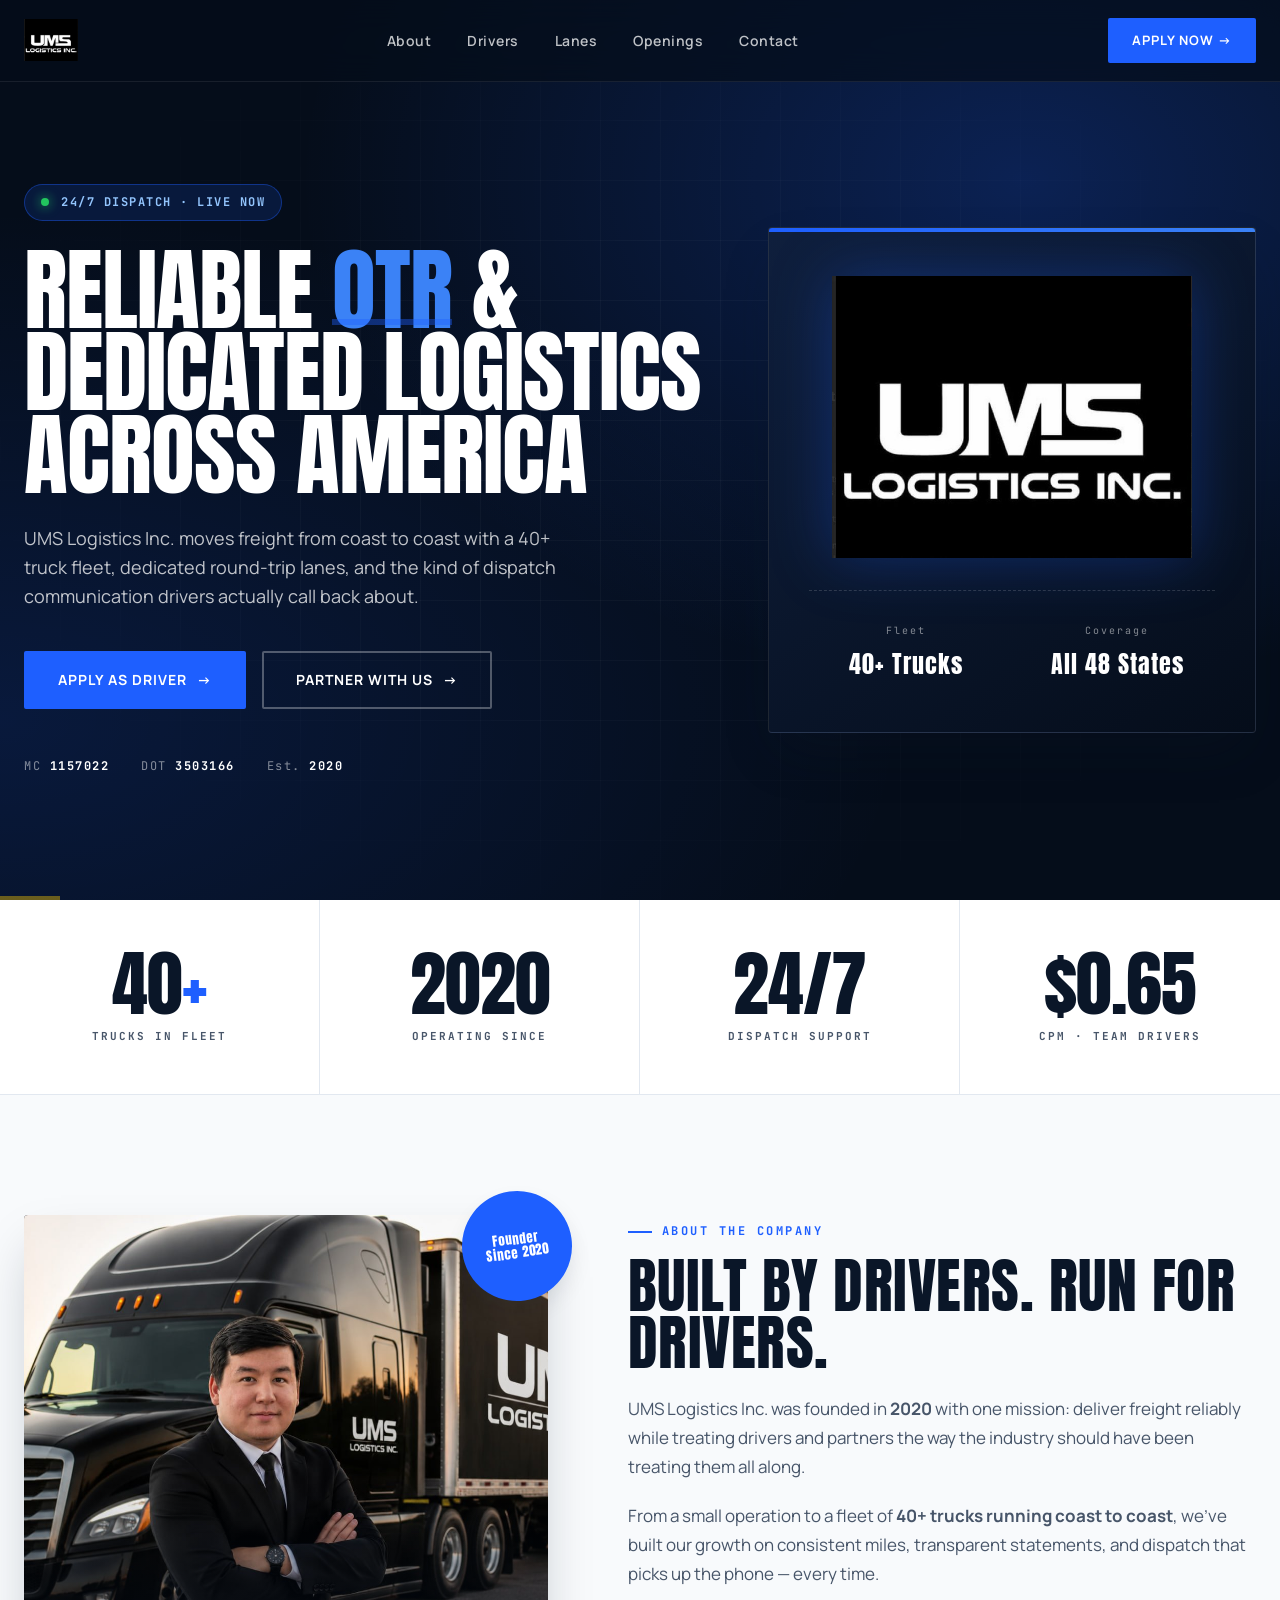
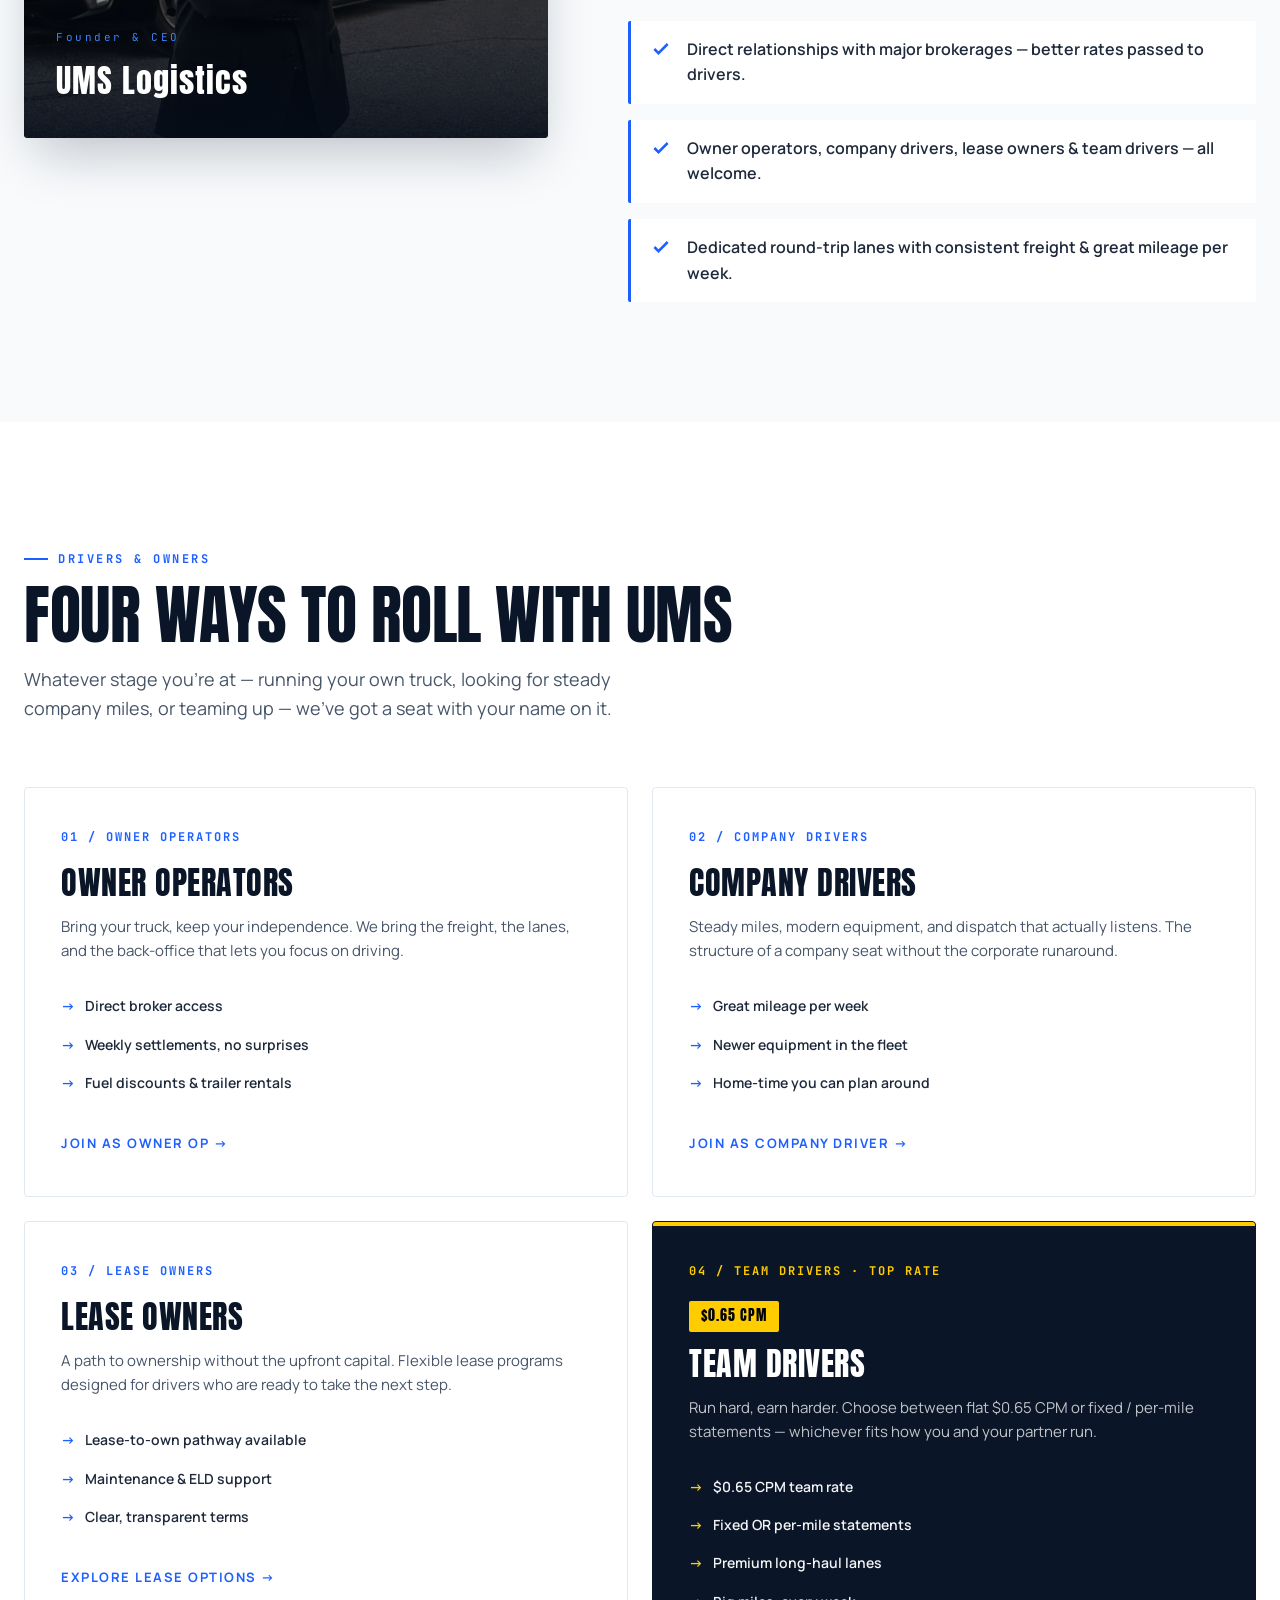
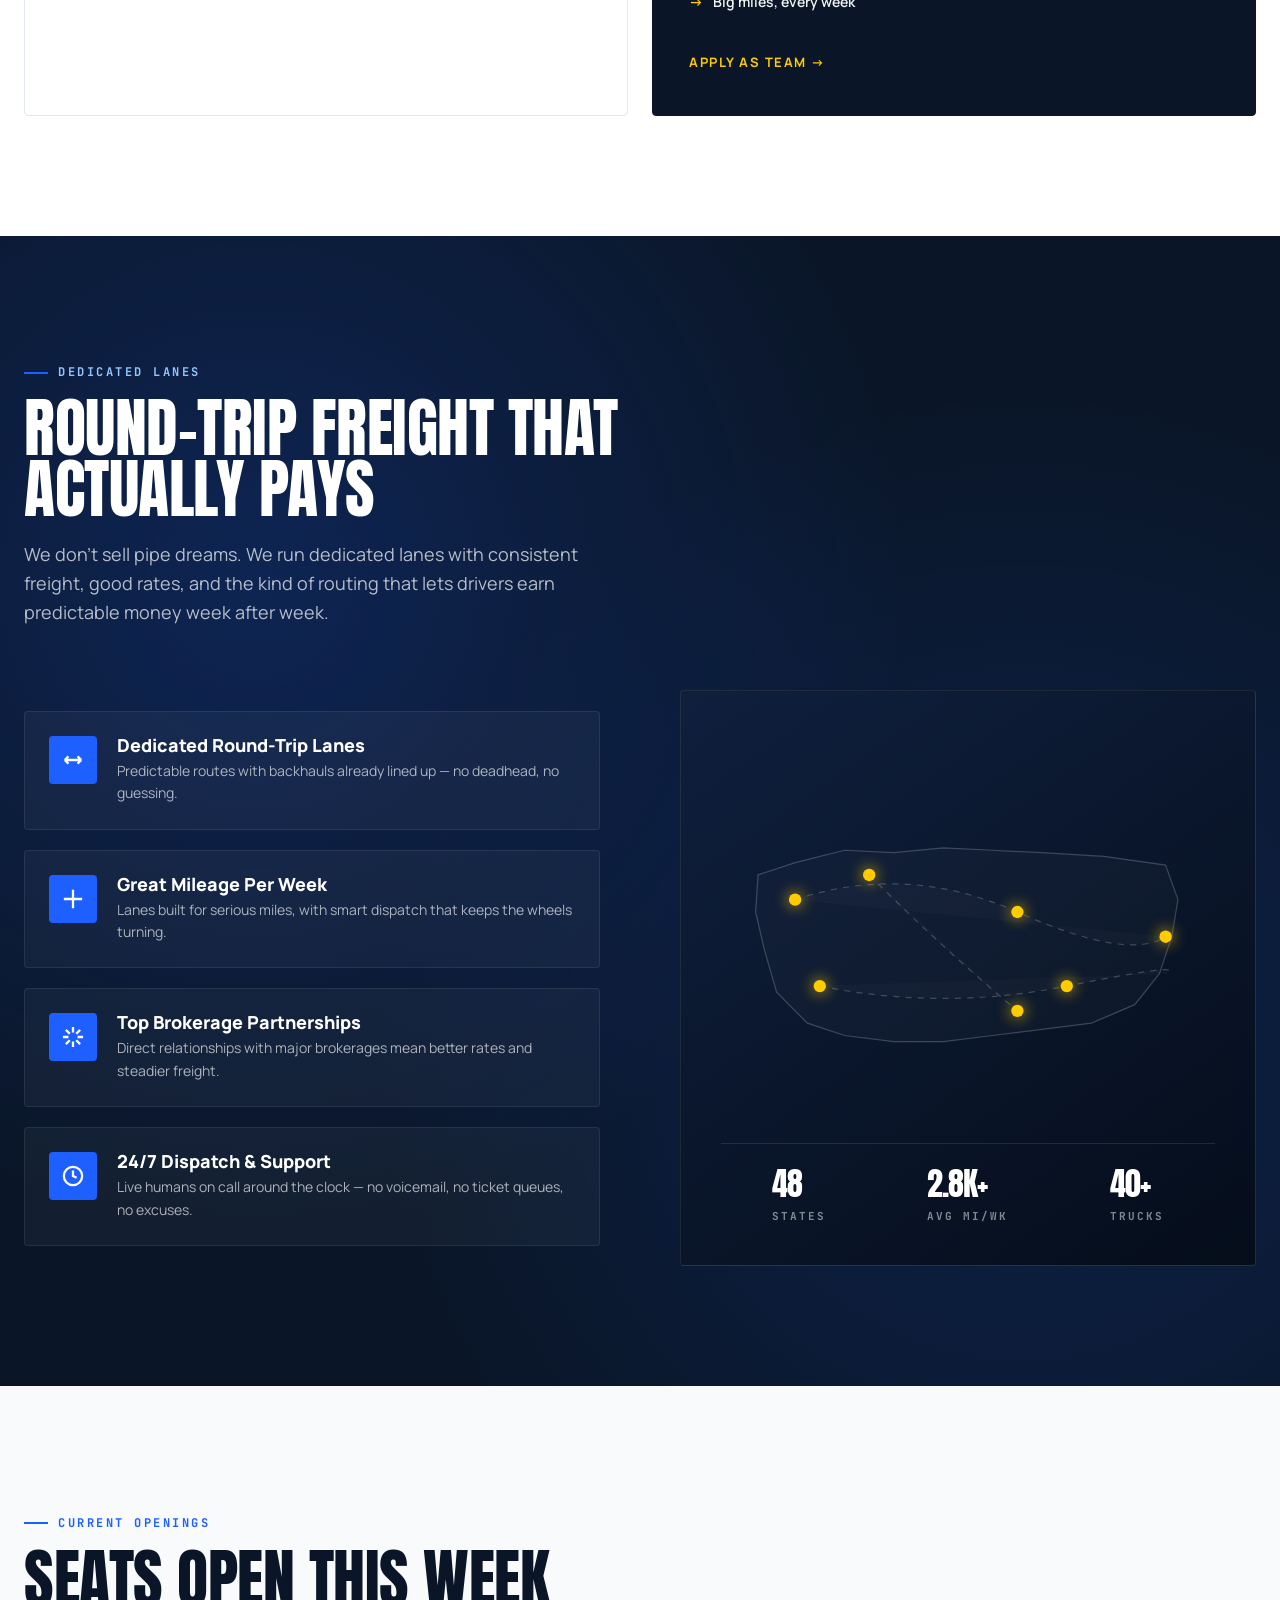
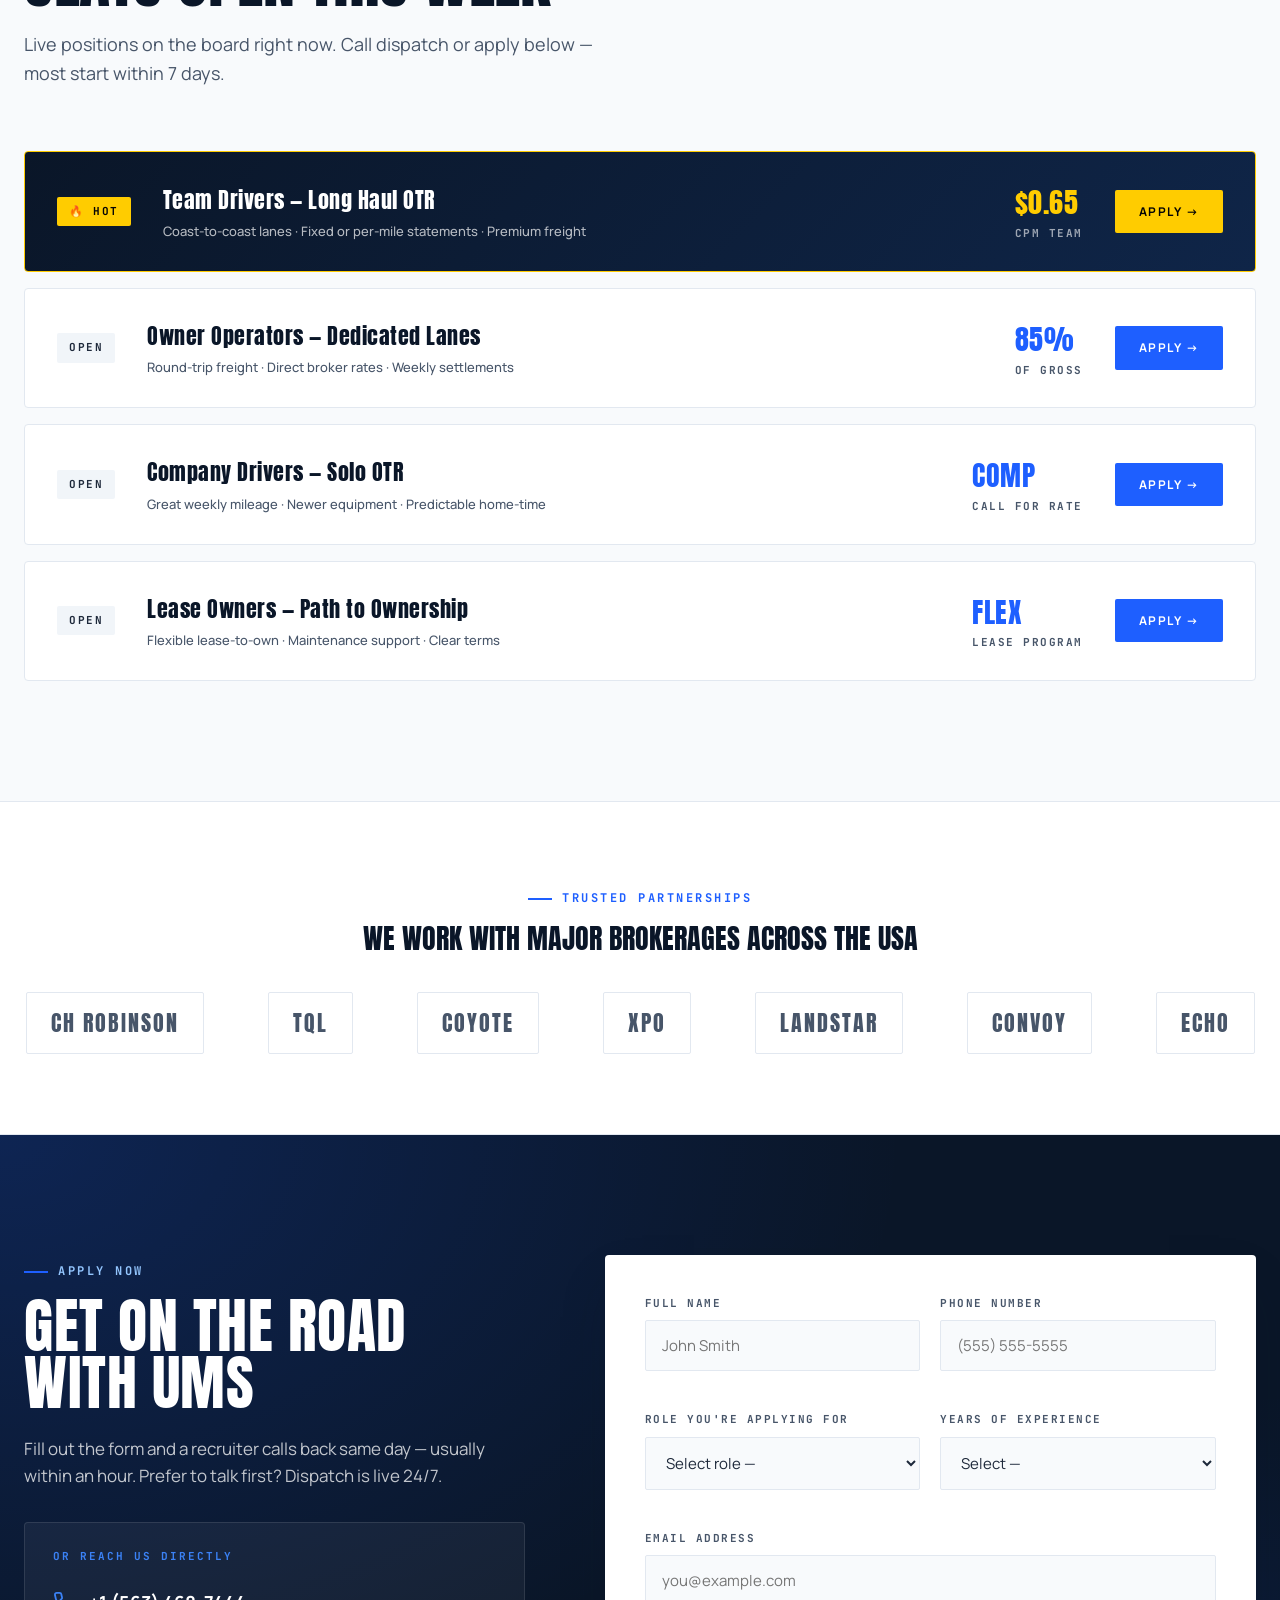
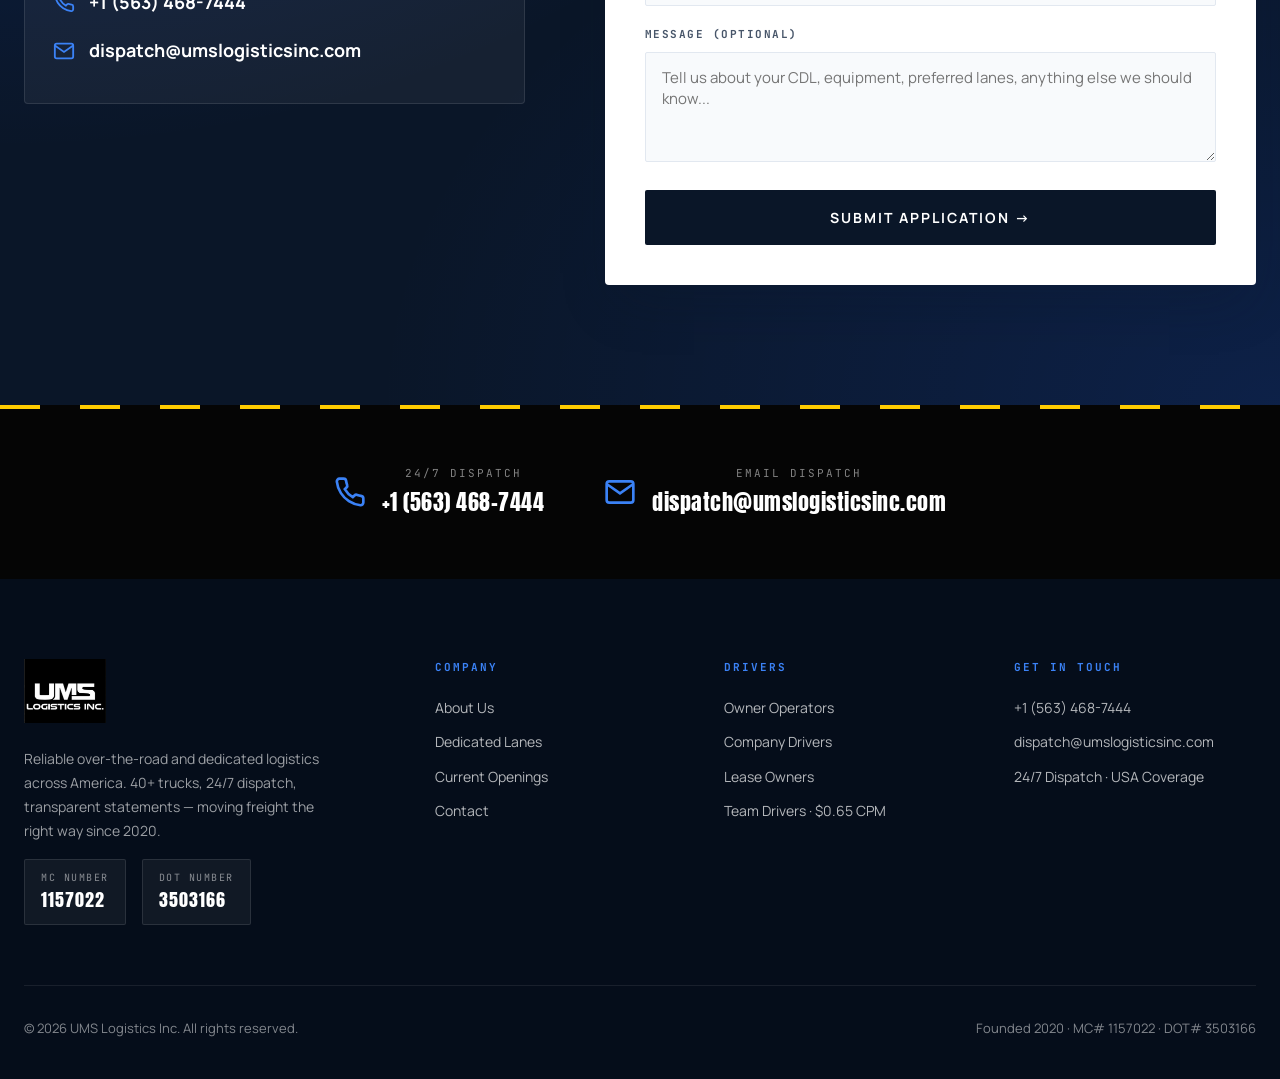
==== index.html @ 719cf5e6 "Add files via upload" ====
<!DOCTYPE html>
<html lang="en">
<head>
  <meta charset="UTF-8" />
  <meta name="viewport" content="width=device-width, initial-scale=1.0" />
  <meta name="description" content="UMS Logistics Inc. — Reliable over-the-road and dedicated logistics across America. 40+ trucks, 24/7 dispatch, top rates for owner operators, company drivers, and team drivers." />
  <title>UMS Logistics Inc. — Reliable OTR & Dedicated Logistics Across America</title>
  <link rel="icon" type="image/png" href="[data-uri]" />
  <link rel="preconnect" href="https://fonts.googleapis.com">
  <link rel="preconnect" href="https://fonts.gstatic.com" crossorigin>
  <link href="https://fonts.googleapis.com/css2?family=Anton&family=Manrope:wght@400;500;600;700;800&family=JetBrains+Mono:wght@500;700&display=swap" rel="stylesheet">
  <style>
    /* ============ DESIGN TOKENS ============ */
    :root {
      --navy: #0A1628;
      --navy-deep: #050D1A;
      --blue: #1E5FFF;
      --blue-bright: #3B82F6;
      --blue-dark: #1E40AF;
      --black: #050505;
      --white: #FFFFFF;
      --gray-50: #F8FAFC;
      --gray-100: #F1F5F9;
      --gray-200: #E2E8F0;
      --gray-400: #94A3B8;
      --gray-600: #475569;
      --gray-800: #1E293B;
      --accent: #FFCC00; /* highway sign yellow, used sparingly */
      --shadow-lg: 0 25px 50px -12px rgba(10, 22, 40, 0.25);
      --shadow-md: 0 10px 25px -5px rgba(10, 22, 40, 0.12);
      --font-display: 'Anton', 'Arial Narrow', sans-serif;
      --font-body: 'Manrope', system-ui, sans-serif;
      --font-mono: 'JetBrains Mono', monospace;
    }

    /* ============ RESET ============ */
    *, *::before, *::after { box-sizing: border-box; margin: 0; padding: 0; }
    html { scroll-behavior: smooth; -webkit-text-size-adjust: 100%; }
    body {
      font-family: var(--font-body);
      color: var(--gray-800);
      background: var(--white);
      line-height: 1.6;
      overflow-x: hidden;
      -webkit-font-smoothing: antialiased;
    }
    img { max-width: 100%; display: block; }
    a { color: inherit; text-decoration: none; }
    button { font-family: inherit; cursor: pointer; border: none; background: none; }
    h1, h2, h3, h4 {
      font-family: var(--font-display);
      font-weight: 400;
      letter-spacing: 0.5px;
      line-height: 1;
      text-transform: uppercase;
    }

    /* ============ UTILITY ============ */
    .container {
      width: 100%;
      max-width: 1280px;
      margin: 0 auto;
      padding: 0 24px;
    }
    .eyebrow {
      font-family: var(--font-mono);
      font-size: 12px;
      font-weight: 700;
      letter-spacing: 2.5px;
      text-transform: uppercase;
      color: var(--blue);
      margin-bottom: 16px;
      display: inline-flex;
      align-items: center;
      gap: 10px;
    }
    .eyebrow::before {
      content: '';
      width: 24px; height: 2px;
      background: var(--blue);
      display: inline-block;
    }
    .btn {
      display: inline-flex;
      align-items: center;
      justify-content: center;
      gap: 10px;
      padding: 16px 32px;
      font-family: var(--font-body);
      font-weight: 700;
      font-size: 14px;
      letter-spacing: 1px;
      text-transform: uppercase;
      border-radius: 2px;
      transition: all 0.25s ease;
      position: relative;
      overflow: hidden;
    }
    .btn-primary {
      background: var(--blue);
      color: var(--white);
      border: 2px solid var(--blue);
    }
    .btn-primary:hover {
      background: var(--white);
      color: var(--blue);
      transform: translateY(-2px);
      box-shadow: 0 10px 30px rgba(30, 95, 255, 0.35);
    }
    .btn-ghost {
      background: transparent;
      color: var(--white);
      border: 2px solid rgba(255,255,255,0.3);
    }
    .btn-ghost:hover {
      background: var(--white);
      color: var(--navy);
      border-color: var(--white);
      transform: translateY(-2px);
    }
    .btn-dark {
      background: var(--navy);
      color: var(--white);
      border: 2px solid var(--navy);
    }
    .btn-dark:hover {
      background: var(--blue);
      border-color: var(--blue);
      transform: translateY(-2px);
    }
    .btn .arrow { transition: transform 0.25s; }
    .btn:hover .arrow { transform: translateX(4px); }

    /* ============ NAV ============ */
    .nav {
      position: fixed;
      top: 0; left: 0; right: 0;
      z-index: 100;
      padding: 18px 0;
      background: rgba(5, 13, 26, 0.7);
      backdrop-filter: blur(16px);
      -webkit-backdrop-filter: blur(16px);
      border-bottom: 1px solid rgba(255,255,255,0.08);
      transition: all 0.3s;
    }
    .nav.scrolled {
      padding: 12px 0;
      background: rgba(5, 13, 26, 0.95);
    }
    .nav-inner {
      display: flex;
      align-items: center;
      justify-content: space-between;
      gap: 32px;
    }
    .nav-logo {
      display: flex;
      align-items: center;
      gap: 12px;
      color: var(--white);
    }
    .nav-logo img {
      height: 42px;
      width: auto;
    }
    .nav-menu {
      display: flex;
      gap: 36px;
      list-style: none;
    }
    .nav-menu a {
      color: rgba(255,255,255,0.75);
      font-weight: 600;
      font-size: 14px;
      letter-spacing: 0.5px;
      transition: color 0.2s;
      position: relative;
    }
    .nav-menu a:hover { color: var(--white); }
    .nav-menu a::after {
      content: '';
      position: absolute;
      bottom: -6px; left: 0;
      width: 0; height: 2px;
      background: var(--blue);
      transition: width 0.25s;
    }
    .nav-menu a:hover::after { width: 100%; }
    .nav-cta {
      padding: 12px 24px;
      background: var(--blue);
      color: var(--white);
      font-weight: 700;
      font-size: 13px;
      letter-spacing: 1px;
      text-transform: uppercase;
      border-radius: 2px;
      transition: all 0.2s;
    }
    .nav-cta:hover { background: var(--blue-bright); transform: translateY(-1px); }
    .nav-burger {
      display: none;
      width: 36px; height: 36px;
      flex-direction: column;
      justify-content: center;
      gap: 5px;
      padding: 0;
    }
    .nav-burger span {
      width: 24px; height: 2px;
      background: var(--white);
      transition: all 0.25s;
    }
    .nav-burger.open span:nth-child(1) { transform: translateY(7px) rotate(45deg); }
    .nav-burger.open span:nth-child(2) { opacity: 0; }
    .nav-burger.open span:nth-child(3) { transform: translateY(-7px) rotate(-45deg); }

    /* ============ HERO ============ */
    .hero {
      position: relative;
      min-height: 100vh;
      background: var(--navy-deep);
      color: var(--white);
      overflow: hidden;
      display: flex;
      align-items: center;
      padding: 140px 0 80px;
    }
    .hero::before {
      content: '';
      position: absolute;
      inset: 0;
      background:
        radial-gradient(ellipse at 80% 20%, rgba(30, 95, 255, 0.25) 0%, transparent 50%),
        radial-gradient(ellipse at 0% 80%, rgba(30, 95, 255, 0.15) 0%, transparent 50%);
      pointer-events: none;
    }
    /* Highway lane lines */
    .hero::after {
      content: '';
      position: absolute;
      left: 0; right: 0; bottom: 0;
      height: 120px;
      background-image: repeating-linear-gradient(
        90deg,
        var(--accent) 0,
        var(--accent) 60px,
        transparent 60px,
        transparent 120px
      );
      background-size: 120px 4px;
      background-repeat: no-repeat;
      background-position: 0 bottom;
      opacity: 0.4;
      animation: laneMove 8s linear infinite;
    }
    @keyframes laneMove {
      from { background-position: 0 bottom; }
      to { background-position: -120px bottom; }
    }
    .hero-grid {
      position: absolute;
      inset: 0;
      background-image:
        linear-gradient(rgba(255,255,255,0.03) 1px, transparent 1px),
        linear-gradient(90deg, rgba(255,255,255,0.03) 1px, transparent 1px);
      background-size: 60px 60px;
      mask-image: radial-gradient(ellipse at center, black 30%, transparent 80%);
      -webkit-mask-image: radial-gradient(ellipse at center, black 30%, transparent 80%);
    }
    .hero-content {
      position: relative;
      z-index: 2;
      display: grid;
      grid-template-columns: 1.4fr 1fr;
      gap: 60px;
      align-items: center;
    }
    .hero-left {
      animation: fadeUp 0.9s 0.1s both;
    }
    .hero-tag {
      display: inline-flex;
      align-items: center;
      gap: 12px;
      padding: 8px 16px;
      background: rgba(30, 95, 255, 0.15);
      border: 1px solid rgba(30, 95, 255, 0.4);
      border-radius: 100px;
      font-family: var(--font-mono);
      font-size: 12px;
      font-weight: 700;
      letter-spacing: 1.5px;
      color: #93C5FD;
      margin-bottom: 28px;
    }
    .hero-tag .dot {
      width: 8px; height: 8px;
      background: #22C55E;
      border-radius: 50%;
      box-shadow: 0 0 12px #22C55E;
      animation: pulse 2s infinite;
    }
    @keyframes pulse {
      0%, 100% { opacity: 1; }
      50% { opacity: 0.5; }
    }
    .hero h1 {
      font-size: clamp(46px, 7vw, 96px);
      line-height: 0.92;
      letter-spacing: -1px;
      margin-bottom: 28px;
    }
    .hero h1 .accent {
      color: var(--blue-bright);
      display: inline-block;
      position: relative;
    }
    .hero h1 .accent::after {
      content: '';
      position: absolute;
      left: 0; bottom: 6px;
      width: 100%; height: 6px;
      background: var(--blue);
      opacity: 0.4;
    }
    .hero p.lead {
      font-size: 18px;
      color: rgba(255,255,255,0.75);
      max-width: 540px;
      margin-bottom: 40px;
      line-height: 1.6;
    }
    .hero-ctas {
      display: flex;
      gap: 16px;
      flex-wrap: wrap;
    }
    .hero-meta {
      margin-top: 48px;
      display: flex;
      gap: 32px;
      flex-wrap: wrap;
      font-family: var(--font-mono);
      font-size: 12px;
      letter-spacing: 1.5px;
      color: rgba(255,255,255,0.5);
    }
    .hero-meta strong {
      color: var(--white);
      font-weight: 700;
    }
    .hero-right {
      position: relative;
      animation: fadeUp 0.9s 0.3s both;
    }
    .hero-logo-card {
      background: linear-gradient(145deg, #0F1F3D 0%, #050D1A 100%);
      border: 1px solid rgba(255,255,255,0.1);
      border-radius: 4px;
      padding: 48px 40px;
      position: relative;
      overflow: hidden;
      box-shadow: var(--shadow-lg);
    }
    .hero-logo-card::before {
      content: '';
      position: absolute;
      top: 0; left: 0;
      width: 100%; height: 4px;
      background: linear-gradient(90deg, var(--blue) 0%, var(--blue-bright) 100%);
    }
    .hero-logo-card img {
      width: 100%;
      max-width: 360px;
      margin: 0 auto;
      filter: drop-shadow(0 0 30px rgba(30, 95, 255, 0.3));
    }
    .hero-logo-card .card-numbers {
      display: grid;
      grid-template-columns: 1fr 1fr;
      gap: 16px;
      margin-top: 32px;
      padding-top: 32px;
      border-top: 1px dashed rgba(255,255,255,0.15);
    }
    .card-num-block {
      text-align: center;
    }
    .card-num-block .label {
      font-family: var(--font-mono);
      font-size: 10px;
      letter-spacing: 2px;
      color: rgba(255,255,255,0.5);
      margin-bottom: 6px;
    }
    .card-num-block .num {
      font-family: var(--font-display);
      font-size: 24px;
      color: var(--white);
      letter-spacing: 1px;
    }

    @keyframes fadeUp {
      from { opacity: 0; transform: translateY(30px); }
      to { opacity: 1; transform: translateY(0); }
    }

    /* ============ STATS STRIP ============ */
    .stats {
      background: var(--white);
      padding: 0;
      border-bottom: 1px solid var(--gray-200);
      position: relative;
      z-index: 5;
    }
    .stats-grid {
      display: grid;
      grid-template-columns: repeat(4, 1fr);
    }
    .stat {
      padding: 48px 32px;
      text-align: center;
      border-right: 1px solid var(--gray-200);
      transition: background 0.25s;
    }
    .stat:last-child { border-right: none; }
    .stat:hover { background: var(--gray-50); }
    .stat-num {
      font-family: var(--font-display);
      font-size: clamp(48px, 6vw, 72px);
      color: var(--navy);
      line-height: 1;
      margin-bottom: 8px;
      letter-spacing: -1px;
    }
    .stat-num .plus { color: var(--blue); }
    .stat-label {
      font-family: var(--font-mono);
      font-size: 11px;
      letter-spacing: 2px;
      text-transform: uppercase;
      color: var(--gray-600);
      font-weight: 700;
    }

    /* ============ SECTION BASE ============ */
    section { padding: 120px 0; }
    .section-head {
      max-width: 720px;
      margin-bottom: 64px;
    }
    .section-head h2 {
      font-size: clamp(40px, 5vw, 64px);
      color: var(--navy);
      line-height: 0.95;
      margin-bottom: 20px;
      letter-spacing: -0.5px;
    }
    .section-head p {
      font-size: 18px;
      color: var(--gray-600);
      max-width: 600px;
    }

    /* ============ ABOUT ============ */
    .about {
      background: var(--gray-50);
      position: relative;
    }
    .about-grid {
      display: grid;
      grid-template-columns: 1fr 1.2fr;
      gap: 80px;
      align-items: start;
    }
    .about-image {
      position: relative;
    }
    .founder-card {
      position: relative;
      background: var(--navy);
      border-radius: 4px;
      overflow: hidden;
      box-shadow: var(--shadow-lg);
    }
    .founder-card img {
      width: 100%;
      aspect-ratio: 1/1;
      object-fit: cover;
      object-position: 42% center;
    }
    .founder-card::after {
      content: '';
      position: absolute;
      inset: 0;
      background: linear-gradient(180deg, transparent 50%, rgba(5,13,26,0.85) 100%);
      pointer-events: none;
    }
    .founder-info {
      position: absolute;
      left: 0; right: 0; bottom: 0;
      padding: 32px;
      color: var(--white);
      z-index: 2;
    }
    .founder-info .role {
      font-family: var(--font-mono);
      font-size: 11px;
      letter-spacing: 2.5px;
      color: var(--blue-bright);
      margin-bottom: 8px;
    }
    .founder-info .name {
      font-family: var(--font-display);
      font-size: 32px;
      letter-spacing: 1px;
    }
    .founder-badge {
      position: absolute;
      top: -24px; right: -24px;
      width: 110px; height: 110px;
      background: var(--blue);
      color: var(--white);
      border-radius: 50%;
      display: flex;
      align-items: center;
      justify-content: center;
      text-align: center;
      font-family: var(--font-display);
      font-size: 13px;
      letter-spacing: 1px;
      line-height: 1.1;
      box-shadow: var(--shadow-md);
      z-index: 3;
      transform: rotate(-8deg);
    }
    .about-text h2 {
      font-size: clamp(40px, 5vw, 60px);
      color: var(--navy);
      line-height: 0.95;
      margin-bottom: 24px;
    }
    .about-text > p {
      font-size: 17px;
      color: var(--gray-600);
      margin-bottom: 20px;
      line-height: 1.7;
    }
    .about-points {
      list-style: none;
      margin-top: 32px;
      display: grid;
      gap: 16px;
    }
    .about-points li {
      display: flex;
      align-items: flex-start;
      gap: 16px;
      padding: 16px 20px;
      background: var(--white);
      border-left: 3px solid var(--blue);
      border-radius: 2px;
      font-weight: 600;
      color: var(--gray-800);
    }
    .about-points li svg {
      flex-shrink: 0;
      color: var(--blue);
      margin-top: 2px;
    }

    /* ============ DRIVERS ============ */
    .drivers {
      background: var(--white);
    }
    .driver-grid {
      display: grid;
      grid-template-columns: repeat(2, 1fr);
      gap: 24px;
    }
    .driver-card {
      position: relative;
      padding: 40px 36px;
      background: var(--white);
      border: 1px solid var(--gray-200);
      border-radius: 4px;
      transition: all 0.35s cubic-bezier(0.4, 0, 0.2, 1);
      overflow: hidden;
    }
    .driver-card::before {
      content: '';
      position: absolute;
      top: 0; left: 0;
      width: 100%; height: 4px;
      background: var(--blue);
      transform: scaleX(0);
      transform-origin: left;
      transition: transform 0.35s;
    }
    .driver-card:hover {
      border-color: var(--blue);
      transform: translateY(-6px);
      box-shadow: var(--shadow-lg);
    }
    .driver-card:hover::before { transform: scaleX(1); }
    .driver-card.featured {
      background: var(--navy);
      color: var(--white);
      border-color: var(--navy);
    }
    .driver-card.featured::before {
      transform: scaleX(1);
      background: var(--accent);
    }
    .driver-card.featured:hover {
      transform: translateY(-6px);
      box-shadow: 0 25px 60px rgba(10,22,40,0.35);
    }
    .driver-num {
      font-family: var(--font-mono);
      font-size: 12px;
      font-weight: 700;
      letter-spacing: 2px;
      color: var(--blue);
      margin-bottom: 20px;
    }
    .driver-card.featured .driver-num { color: var(--accent); }
    .driver-card h3 {
      font-size: 32px;
      color: var(--navy);
      margin-bottom: 16px;
      line-height: 1;
    }
    .driver-card.featured h3 { color: var(--white); }
    .driver-card p {
      color: var(--gray-600);
      margin-bottom: 24px;
      font-size: 15px;
    }
    .driver-card.featured p { color: rgba(255,255,255,0.75); }
    .driver-card ul {
      list-style: none;
      margin-bottom: 28px;
    }
    .driver-card li {
      padding: 8px 0;
      font-size: 14px;
      font-weight: 600;
      display: flex;
      align-items: center;
      gap: 10px;
      color: var(--gray-800);
    }
    .driver-card.featured li { color: rgba(255,255,255,0.95); }
    .driver-card li::before {
      content: '→';
      color: var(--blue);
      font-weight: 700;
    }
    .driver-card.featured li::before { color: var(--accent); }
    .driver-rate {
      display: inline-block;
      padding: 4px 12px;
      background: var(--accent);
      color: var(--black);
      font-family: var(--font-display);
      font-size: 14px;
      letter-spacing: 1px;
      border-radius: 2px;
      margin-bottom: 16px;
    }
    .driver-card .driver-apply {
      display: inline-flex;
      align-items: center;
      gap: 8px;
      font-family: var(--font-body);
      font-weight: 700;
      font-size: 13px;
      letter-spacing: 1.5px;
      text-transform: uppercase;
      color: var(--blue);
      transition: gap 0.2s;
    }
    .driver-card.featured .driver-apply { color: var(--accent); }
    .driver-card:hover .driver-apply { gap: 14px; }

    /* ============ LANES ============ */
    .lanes {
      background: var(--navy);
      color: var(--white);
      position: relative;
      overflow: hidden;
    }
    .lanes::before {
      content: '';
      position: absolute;
      inset: 0;
      background:
        radial-gradient(circle at 20% 30%, rgba(30,95,255,0.2) 0%, transparent 50%),
        radial-gradient(circle at 80% 70%, rgba(30,95,255,0.15) 0%, transparent 50%);
    }
    .lanes-inner {
      position: relative;
      z-index: 2;
    }
    .lanes .section-head h2 { color: var(--white); }
    .lanes .section-head p { color: rgba(255,255,255,0.7); }
    .lanes-content {
      display: grid;
      grid-template-columns: 1fr 1fr;
      gap: 80px;
      align-items: center;
    }
    .lanes-features {
      display: grid;
      gap: 20px;
    }
    .lane-feature {
      display: flex;
      gap: 20px;
      padding: 24px;
      background: rgba(255,255,255,0.04);
      border: 1px solid rgba(255,255,255,0.08);
      border-radius: 4px;
      transition: all 0.3s;
    }
    .lane-feature:hover {
      background: rgba(30,95,255,0.08);
      border-color: rgba(30,95,255,0.4);
      transform: translateX(8px);
    }
    .lane-feature-icon {
      flex-shrink: 0;
      width: 48px; height: 48px;
      background: var(--blue);
      border-radius: 4px;
      display: flex;
      align-items: center;
      justify-content: center;
      color: var(--white);
    }
    .lane-feature h4 {
      font-family: var(--font-body);
      font-size: 18px;
      font-weight: 800;
      letter-spacing: 0;
      text-transform: none;
      color: var(--white);
      margin-bottom: 6px;
    }
    .lane-feature p {
      color: rgba(255,255,255,0.65);
      font-size: 14px;
      line-height: 1.6;
    }
    .map-card {
      position: relative;
      background: linear-gradient(145deg, #0F1F3D 0%, #050D1A 100%);
      border: 1px solid rgba(255,255,255,0.1);
      border-radius: 4px;
      padding: 40px;
      aspect-ratio: 1;
      display: flex;
      flex-direction: column;
      justify-content: space-between;
      overflow: hidden;
    }
    .map-svg {
      width: 100%;
      height: auto;
      flex: 1;
    }
    .map-svg path {
      stroke: rgba(255,255,255,0.2);
      fill: rgba(255,255,255,0.02);
      stroke-width: 1;
    }
    .map-route {
      stroke: var(--blue-bright);
      stroke-width: 2.5;
      fill: none;
      stroke-dasharray: 5 5;
      animation: dash 30s linear infinite;
    }
    @keyframes dash {
      to { stroke-dashoffset: -1000; }
    }
    .map-dot {
      fill: var(--accent);
      filter: drop-shadow(0 0 6px var(--accent));
    }
    .map-stats {
      display: flex;
      justify-content: space-around;
      padding-top: 24px;
      border-top: 1px solid rgba(255,255,255,0.1);
    }
    .map-stats .stat-num { font-size: 32px; color: var(--white); }
    .map-stats .stat-label { color: rgba(255,255,255,0.5); }

    /* ============ OPENINGS ============ */
    .openings {
      background: var(--gray-50);
    }
    .openings-list {
      display: grid;
      gap: 16px;
    }
    .opening {
      display: grid;
      grid-template-columns: auto 1fr auto auto;
      align-items: center;
      gap: 32px;
      padding: 28px 32px;
      background: var(--white);
      border: 1px solid var(--gray-200);
      border-radius: 4px;
      transition: all 0.25s;
    }
    .opening:hover {
      border-color: var(--blue);
      transform: translateX(4px);
      box-shadow: var(--shadow-md);
    }
    .opening.hot {
      background: linear-gradient(135deg, var(--navy) 0%, #0F2548 100%);
      color: var(--white);
      border-color: var(--accent);
    }
    .opening.hot:hover { transform: translateX(4px) translateY(-2px); }
    .opening-tag {
      padding: 6px 12px;
      background: var(--gray-100);
      color: var(--gray-800);
      font-family: var(--font-mono);
      font-size: 11px;
      letter-spacing: 1.5px;
      font-weight: 700;
      border-radius: 2px;
    }
    .opening.hot .opening-tag {
      background: var(--accent);
      color: var(--black);
    }
    .opening-title {
      font-family: var(--font-display);
      font-size: 22px;
      color: var(--navy);
      letter-spacing: 0.5px;
    }
    .opening.hot .opening-title { color: var(--white); }
    .opening-title small {
      display: block;
      font-family: var(--font-body);
      font-size: 13px;
      font-weight: 500;
      letter-spacing: 0;
      text-transform: none;
      color: var(--gray-600);
      margin-top: 4px;
    }
    .opening.hot .opening-title small { color: rgba(255,255,255,0.7); }
    .opening-pay {
      font-family: var(--font-display);
      font-size: 28px;
      color: var(--blue);
      letter-spacing: 0.5px;
    }
    .opening.hot .opening-pay { color: var(--accent); }
    .opening-pay small {
      font-family: var(--font-mono);
      font-size: 11px;
      letter-spacing: 1.5px;
      color: var(--gray-600);
      font-weight: 700;
      display: block;
    }
    .opening.hot .opening-pay small { color: rgba(255,255,255,0.6); }
    .opening-apply {
      padding: 12px 24px;
      background: var(--blue);
      color: var(--white);
      font-weight: 700;
      font-size: 12px;
      letter-spacing: 1.5px;
      text-transform: uppercase;
      border-radius: 2px;
      transition: all 0.2s;
    }
    .opening.hot .opening-apply { background: var(--accent); color: var(--black); }
    .opening-apply:hover { transform: scale(1.05); }

    /* ============ BROKERAGES ============ */
    .brokerages {
      background: var(--white);
      padding: 80px 0;
      border-top: 1px solid var(--gray-200);
      border-bottom: 1px solid var(--gray-200);
    }
    .broker-head {
      text-align: center;
      margin-bottom: 40px;
    }
    .broker-head .eyebrow {
      justify-content: center;
    }
    .broker-head h3 {
      font-size: 28px;
      color: var(--navy);
      letter-spacing: 0;
    }
    .broker-marquee {
      display: flex;
      gap: 64px;
      align-items: center;
      justify-content: center;
      flex-wrap: wrap;
      opacity: 0.6;
    }
    .broker-item {
      font-family: var(--font-display);
      font-size: 22px;
      color: var(--gray-600);
      letter-spacing: 2px;
      padding: 12px 24px;
      border: 1px solid var(--gray-200);
      border-radius: 2px;
      transition: all 0.25s;
    }
    .broker-item:hover {
      color: var(--navy);
      border-color: var(--navy);
      transform: translateY(-2px);
    }

    /* ============ APPLY FORM ============ */
    .apply {
      background: var(--navy);
      color: var(--white);
      position: relative;
      overflow: hidden;
    }
    .apply::before {
      content: '';
      position: absolute;
      inset: 0;
      background:
        radial-gradient(ellipse at 0% 0%, rgba(30,95,255,0.2) 0%, transparent 50%),
        radial-gradient(ellipse at 100% 100%, rgba(30,95,255,0.15) 0%, transparent 50%);
    }
    .apply-inner {
      position: relative;
      z-index: 2;
      display: grid;
      grid-template-columns: 1fr 1.3fr;
      gap: 80px;
      align-items: start;
    }
    .apply h2 {
      font-size: clamp(40px, 5vw, 60px);
      color: var(--white);
      line-height: 0.95;
      margin-bottom: 24px;
    }
    .apply-left > p {
      font-size: 17px;
      color: rgba(255,255,255,0.75);
      margin-bottom: 32px;
    }
    .apply-direct {
      padding: 28px;
      background: rgba(255,255,255,0.05);
      border: 1px solid rgba(255,255,255,0.1);
      border-radius: 4px;
    }
    .apply-direct h4 {
      font-family: var(--font-mono);
      font-size: 11px;
      font-weight: 700;
      text-transform: uppercase;
      letter-spacing: 2px;
      color: var(--blue-bright);
      margin-bottom: 16px;
    }
    .apply-direct a {
      display: flex;
      align-items: center;
      gap: 14px;
      padding: 10px 0;
      color: var(--white);
      font-weight: 700;
      font-size: 18px;
      transition: gap 0.2s;
    }
    .apply-direct a:hover { gap: 18px; color: var(--blue-bright); }
    .apply-direct svg { color: var(--blue-bright); flex-shrink: 0; }

    .apply-form {
      background: var(--white);
      padding: 40px;
      border-radius: 4px;
      box-shadow: var(--shadow-lg);
    }
    .form-row {
      display: grid;
      grid-template-columns: 1fr 1fr;
      gap: 20px;
      margin-bottom: 20px;
    }
    .form-group { margin-bottom: 20px; }
    .form-group label {
      display: block;
      font-family: var(--font-mono);
      font-size: 11px;
      letter-spacing: 1.5px;
      text-transform: uppercase;
      color: var(--gray-600);
      font-weight: 700;
      margin-bottom: 8px;
    }
    .form-group input,
    .form-group select,
    .form-group textarea {
      width: 100%;
      padding: 14px 16px;
      font-family: var(--font-body);
      font-size: 15px;
      color: var(--gray-800);
      background: var(--gray-50);
      border: 1.5px solid var(--gray-200);
      border-radius: 2px;
      transition: all 0.2s;
    }
    .form-group input:focus,
    .form-group select:focus,
    .form-group textarea:focus {
      outline: none;
      border-color: var(--blue);
      background: var(--white);
      box-shadow: 0 0 0 4px rgba(30, 95, 255, 0.1);
    }
    .form-group textarea {
      resize: vertical;
      min-height: 110px;
    }
    .form-submit {
      width: 100%;
      padding: 18px;
      background: var(--navy);
      color: var(--white);
      font-family: var(--font-body);
      font-weight: 700;
      font-size: 14px;
      letter-spacing: 2px;
      text-transform: uppercase;
      border-radius: 2px;
      transition: all 0.25s;
      cursor: pointer;
    }
    .form-submit:hover {
      background: var(--blue);
      transform: translateY(-2px);
      box-shadow: 0 10px 30px rgba(30,95,255,0.3);
    }
    .form-msg {
      margin-top: 16px;
      padding: 14px;
      background: #DCFCE7;
      color: #166534;
      border-radius: 2px;
      font-weight: 600;
      font-size: 14px;
      display: none;
    }
    .form-msg.show { display: block; }

    /* ============ CONTACT STRIP ============ */
    .contact-strip {
      background: var(--black);
      color: var(--white);
      padding: 60px 0;
      text-align: center;
      position: relative;
    }
    .contact-strip::before {
      content: '';
      position: absolute;
      top: 0; left: 0; right: 0;
      height: 4px;
      background: repeating-linear-gradient(
        90deg,
        var(--accent) 0,
        var(--accent) 40px,
        transparent 40px,
        transparent 80px
      );
    }
    .contact-strip .container {
      display: flex;
      justify-content: center;
      align-items: center;
      flex-wrap: wrap;
      gap: 60px;
    }
    .contact-item {
      display: flex;
      align-items: center;
      gap: 16px;
    }
    .contact-item svg {
      color: var(--blue-bright);
      flex-shrink: 0;
    }
    .contact-item .label {
      font-family: var(--font-mono);
      font-size: 11px;
      letter-spacing: 2px;
      color: rgba(255,255,255,0.5);
      text-transform: uppercase;
      margin-bottom: 2px;
    }
    .contact-item .value {
      font-family: var(--font-display);
      font-size: 22px;
      color: var(--white);
      letter-spacing: 0.5px;
    }
    .contact-item a:hover .value { color: var(--blue-bright); }

    /* ============ FOOTER ============ */
    .footer {
      background: var(--navy-deep);
      color: var(--white);
      padding: 80px 0 40px;
    }
    .footer-grid {
      display: grid;
      grid-template-columns: 1.5fr 1fr 1fr 1fr;
      gap: 48px;
      margin-bottom: 60px;
    }
    .footer-brand img {
      height: 64px;
      margin-bottom: 24px;
    }
    .footer-brand p {
      color: rgba(255,255,255,0.6);
      font-size: 14px;
      line-height: 1.7;
      max-width: 320px;
    }
    .footer-col h5 {
      font-family: var(--font-mono);
      font-size: 11px;
      font-weight: 700;
      letter-spacing: 2px;
      color: var(--blue-bright);
      text-transform: uppercase;
      margin-bottom: 20px;
    }
    .footer-col ul { list-style: none; }
    .footer-col li {
      margin-bottom: 12px;
      font-size: 14px;
      color: rgba(255,255,255,0.7);
    }
    .footer-col a:hover { color: var(--white); }
    .footer-mc {
      display: flex;
      gap: 16px;
      flex-wrap: wrap;
      margin-top: 16px;
    }
    .footer-mc-badge {
      padding: 10px 16px;
      background: rgba(255,255,255,0.05);
      border: 1px solid rgba(255,255,255,0.1);
      border-radius: 2px;
    }
    .footer-mc-badge .label {
      font-family: var(--font-mono);
      font-size: 10px;
      letter-spacing: 1.5px;
      color: rgba(255,255,255,0.5);
    }
    .footer-mc-badge .num {
      font-family: var(--font-display);
      font-size: 18px;
      color: var(--white);
      letter-spacing: 1px;
    }
    .footer-bottom {
      padding-top: 32px;
      border-top: 1px solid rgba(255,255,255,0.08);
      display: flex;
      justify-content: space-between;
      align-items: center;
      flex-wrap: wrap;
      gap: 20px;
      color: rgba(255,255,255,0.5);
      font-size: 13px;
    }

    /* ============ RESPONSIVE ============ */
    @media (max-width: 1024px) {
      .hero-content,
      .about-grid,
      .lanes-content,
      .apply-inner {
        grid-template-columns: 1fr;
        gap: 60px;
      }
      .stats-grid { grid-template-columns: repeat(2, 1fr); }
      .stat { border-bottom: 1px solid var(--gray-200); }
      .stat:nth-child(2) { border-right: none; }
      .footer-grid { grid-template-columns: 1fr 1fr; }
      .founder-badge { top: -16px; right: -16px; width: 90px; height: 90px; font-size: 11px; }
    }
    @media (max-width: 768px) {
      section { padding: 80px 0; }
      .nav-menu { display: none; }
      .nav-burger { display: flex; }
      .nav-cta { display: none; }
      .nav-menu.mobile-open {
        display: flex;
        position: fixed;
        top: 70px;
        left: 0; right: 0;
        background: var(--navy-deep);
        flex-direction: column;
        padding: 32px 24px;
        gap: 24px;
        border-bottom: 1px solid rgba(255,255,255,0.1);
      }
      .hero { padding: 120px 0 60px; min-height: auto; }
      .driver-grid { grid-template-columns: 1fr; }
      .opening {
        grid-template-columns: 1fr;
        gap: 16px;
        text-align: left;
      }
      .opening-apply { justify-self: start; }
      .form-row { grid-template-columns: 1fr; }
      .footer-grid { grid-template-columns: 1fr; gap: 32px; }
      .contact-strip .container { gap: 32px; flex-direction: column; }
      .apply-form { padding: 28px 20px; }
      .hero-logo-card { padding: 32px 24px; }
    }
    @media (max-width: 480px) {
      .stats-grid { grid-template-columns: 1fr; }
      .stat { border-right: none; }
      .hero-ctas { flex-direction: column; align-items: stretch; }
      .hero-ctas .btn { width: 100%; }
    }

    /* Reveal animation */
    .reveal {
      opacity: 0;
      transform: translateY(30px);
      transition: opacity 0.7s ease, transform 0.7s ease;
    }
    .reveal.visible {
      opacity: 1;
      transform: translateY(0);
    }
  </style>
</head>
<body>

  <!-- ============ NAV ============ -->
  <nav class="nav" id="nav">
    <div class="container nav-inner">
      <a href="#home" class="nav-logo">
        <img src="[data-uri]" alt="UMS Logistics Inc." />
      </a>
      <ul class="nav-menu" id="navMenu">
        <li><a href="#about">About</a></li>
        <li><a href="#drivers">Drivers</a></li>
        <li><a href="#lanes">Lanes</a></li>
        <li><a href="#openings">Openings</a></li>
        <li><a href="#contact">Contact</a></li>
      </ul>
      <a href="#apply" class="nav-cta">Apply Now →</a>
      <button class="nav-burger" id="navBurger" aria-label="Menu">
        <span></span><span></span><span></span>
      </button>
    </div>
  </nav>

  <!-- ============ HERO ============ -->
  <section class="hero" id="home">
    <div class="hero-grid"></div>
    <div class="container hero-content">
      <div class="hero-left">
        <div class="hero-tag">
          <span class="dot"></span>
          <span>24/7 DISPATCH · LIVE NOW</span>
        </div>
        <h1>Reliable <span class="accent">OTR</span> &amp; Dedicated Logistics Across America</h1>
        <p class="lead">UMS Logistics Inc. moves freight from coast to coast with a 40+ truck fleet, dedicated round-trip lanes, and the kind of dispatch communication drivers actually call back about.</p>
        <div class="hero-ctas">
          <a href="#apply" class="btn btn-primary">Apply as Driver <span class="arrow">→</span></a>
          <a href="#contact" class="btn btn-ghost">Partner with Us <span class="arrow">→</span></a>
        </div>
        <div class="hero-meta">
          <div>MC <strong>1157022</strong></div>
          <div>DOT <strong>3503166</strong></div>
          <div>Est. <strong>2020</strong></div>
        </div>
      </div>
      <div class="hero-right">
        <div class="hero-logo-card">
          <img src="[data-uri]" alt="UMS Logistics Inc. Logo" />
          <div class="card-numbers">
            <div class="card-num-block">
              <div class="label">Fleet</div>
              <div class="num">40+ Trucks</div>
            </div>
            <div class="card-num-block">
              <div class="label">Coverage</div>
              <div class="num">All 48 States</div>
            </div>
          </div>
        </div>
      </div>
    </div>
  </section>

  <!-- ============ STATS ============ -->
  <section class="stats" style="padding: 0;">
    <div class="stats-grid">
      <div class="stat">
        <div class="stat-num" data-count="40"><span data-num>40</span><span class="plus">+</span></div>
        <div class="stat-label">Trucks in Fleet</div>
      </div>
      <div class="stat">
        <div class="stat-num"><span data-num>2020</span></div>
        <div class="stat-label">Operating Since</div>
      </div>
      <div class="stat">
        <div class="stat-num"><span data-num>24</span>/<span data-num>7</span></div>
        <div class="stat-label">Dispatch Support</div>
      </div>
      <div class="stat">
        <div class="stat-num">$<span data-num>0.65</span></div>
        <div class="stat-label">CPM · Team Drivers</div>
      </div>
    </div>
  </section>

  <!-- ============ ABOUT ============ -->
  <section class="about" id="about">
    <div class="container about-grid">
      <div class="about-image reveal">
        <div class="founder-badge">Founder<br>Since 2020</div>
        <div class="founder-card">
          <img src="[data-uri]" alt="Founder of UMS Logistics Inc. in front of company truck" />
          <div class="founder-info">
            <div class="role">Founder &amp; CEO</div>
            <div class="name">UMS Logistics</div>
          </div>
        </div>
      </div>
      <div class="about-text reveal">
        <div class="eyebrow">About the Company</div>
        <h2>Built by Drivers. Run for Drivers.</h2>
        <p>UMS Logistics Inc. was founded in <strong>2020</strong> with one mission: deliver freight reliably while treating drivers and partners the way the industry should have been treating them all along.</p>
        <p>From a small operation to a fleet of <strong>40+ trucks running coast to coast</strong>, we've built our growth on consistent miles, transparent statements, and dispatch that picks up the phone — every time.</p>
        <ul class="about-points">
          <li>
            <svg width="20" height="20" viewBox="0 0 24 24" fill="none" stroke="currentColor" stroke-width="3"><polyline points="20 6 9 17 4 12"/></svg>
            <span>Direct relationships with major brokerages — better rates passed to drivers.</span>
          </li>
          <li>
            <svg width="20" height="20" viewBox="0 0 24 24" fill="none" stroke="currentColor" stroke-width="3"><polyline points="20 6 9 17 4 12"/></svg>
            <span>Owner operators, company drivers, lease owners &amp; team drivers — all welcome.</span>
          </li>
          <li>
            <svg width="20" height="20" viewBox="0 0 24 24" fill="none" stroke="currentColor" stroke-width="3"><polyline points="20 6 9 17 4 12"/></svg>
            <span>Dedicated round-trip lanes with consistent freight &amp; great mileage per week.</span>
          </li>
        </ul>
      </div>
    </div>
  </section>

  <!-- ============ DRIVERS ============ -->
  <section class="drivers" id="drivers">
    <div class="container">
      <div class="section-head reveal">
        <div class="eyebrow">Drivers &amp; Owners</div>
        <h2>Four Ways to Roll with UMS</h2>
        <p>Whatever stage you're at — running your own truck, looking for steady company miles, or teaming up — we've got a seat with your name on it.</p>
      </div>

      <div class="driver-grid">
        <div class="driver-card reveal">
          <div class="driver-num">01 / OWNER OPERATORS</div>
          <h3>Owner Operators</h3>
          <p>Bring your truck, keep your independence. We bring the freight, the lanes, and the back-office that lets you focus on driving.</p>
          <ul>
            <li>Direct broker access</li>
            <li>Weekly settlements, no surprises</li>
            <li>Fuel discounts &amp; trailer rentals</li>
          </ul>
          <a href="#apply" class="driver-apply">Join as Owner Op →</a>
        </div>

        <div class="driver-card reveal">
          <div class="driver-num">02 / COMPANY DRIVERS</div>
          <h3>Company Drivers</h3>
          <p>Steady miles, modern equipment, and dispatch that actually listens. The structure of a company seat without the corporate runaround.</p>
          <ul>
            <li>Great mileage per week</li>
            <li>Newer equipment in the fleet</li>
            <li>Home-time you can plan around</li>
          </ul>
          <a href="#apply" class="driver-apply">Join as Company Driver →</a>
        </div>

        <div class="driver-card reveal">
          <div class="driver-num">03 / LEASE OWNERS</div>
          <h3>Lease Owners</h3>
          <p>A path to ownership without the upfront capital. Flexible lease programs designed for drivers who are ready to take the next step.</p>
          <ul>
            <li>Lease-to-own pathway available</li>
            <li>Maintenance &amp; ELD support</li>
            <li>Clear, transparent terms</li>
          </ul>
          <a href="#apply" class="driver-apply">Explore Lease Options →</a>
        </div>

        <div class="driver-card featured reveal">
          <div class="driver-num">04 / TEAM DRIVERS · TOP RATE</div>
          <div class="driver-rate">$0.65 CPM</div>
          <h3>Team Drivers</h3>
          <p>Run hard, earn harder. Choose between flat $0.65 CPM or fixed / per-mile statements — whichever fits how you and your partner run.</p>
          <ul>
            <li>$0.65 CPM team rate</li>
            <li>Fixed OR per-mile statements</li>
            <li>Premium long-haul lanes</li>
            <li>Big miles, every week</li>
          </ul>
          <a href="#apply" class="driver-apply">Apply as Team →</a>
        </div>
      </div>
    </div>
  </section>

  <!-- ============ LANES ============ -->
  <section class="lanes" id="lanes">
    <div class="container lanes-inner">
      <div class="section-head reveal">
        <div class="eyebrow" style="color: #93C5FD;">Dedicated Lanes</div>
        <h2>Round-Trip Freight That Actually Pays</h2>
        <p>We don't sell pipe dreams. We run dedicated lanes with consistent freight, good rates, and the kind of routing that lets drivers earn predictable money week after week.</p>
      </div>

      <div class="lanes-content">
        <div class="lanes-features">
          <div class="lane-feature reveal">
            <div class="lane-feature-icon">
              <svg width="22" height="22" viewBox="0 0 24 24" fill="none" stroke="currentColor" stroke-width="2.5"><path d="M3 12h18M3 12l4-4M3 12l4 4M21 12l-4-4M21 12l-4 4"/></svg>
            </div>
            <div>
              <h4>Dedicated Round-Trip Lanes</h4>
              <p>Predictable routes with backhauls already lined up — no deadhead, no guessing.</p>
            </div>
          </div>
          <div class="lane-feature reveal">
            <div class="lane-feature-icon">
              <svg width="22" height="22" viewBox="0 0 24 24" fill="none" stroke="currentColor" stroke-width="2.5"><path d="M12 2v20M2 12h20"/></svg>
            </div>
            <div>
              <h4>Great Mileage Per Week</h4>
              <p>Lanes built for serious miles, with smart dispatch that keeps the wheels turning.</p>
            </div>
          </div>
          <div class="lane-feature reveal">
            <div class="lane-feature-icon">
              <svg width="22" height="22" viewBox="0 0 24 24" fill="none" stroke="currentColor" stroke-width="2.5"><path d="M12 1v6m0 10v6M4.22 4.22l4.24 4.24m7.08 7.08l4.24 4.24M1 12h6m10 0h6M4.22 19.78l4.24-4.24m7.08-7.08l4.24-4.24"/></svg>
            </div>
            <div>
              <h4>Top Brokerage Partnerships</h4>
              <p>Direct relationships with major brokerages mean better rates and steadier freight.</p>
            </div>
          </div>
          <div class="lane-feature reveal">
            <div class="lane-feature-icon">
              <svg width="22" height="22" viewBox="0 0 24 24" fill="none" stroke="currentColor" stroke-width="2.5"><circle cx="12" cy="12" r="10"/><polyline points="12 6 12 12 16 14"/></svg>
            </div>
            <div>
              <h4>24/7 Dispatch &amp; Support</h4>
              <p>Live humans on call around the clock — no voicemail, no ticket queues, no excuses.</p>
            </div>
          </div>
        </div>

        <div class="map-card reveal">
          <svg class="map-svg" viewBox="0 0 400 280" xmlns="http://www.w3.org/2000/svg" preserveAspectRatio="xMidYMid meet">
            <!-- Simplified USA outline -->
            <path d="M30,90 L60,80 L100,70 L140,72 L180,68 L220,70 L260,72 L310,75 L360,82 L370,110 L365,140 L355,170 L335,195 L300,210 L260,215 L220,220 L180,225 L140,225 L100,220 L70,210 L45,185 L35,150 L28,120 Z" />
            <!-- Routes -->
            <path class="map-route" d="M60,110 Q150,80 240,120 T360,140" />
            <path class="map-route" d="M80,180 Q180,200 280,180 T360,170" style="animation-delay: -10s;" />
            <path class="map-route" d="M120,90 Q180,150 240,200" style="animation-delay: -20s;" />
            <!-- Dots (cities) -->
            <circle class="map-dot" cx="60" cy="110" r="5"/>
            <circle class="map-dot" cx="240" cy="120" r="5"/>
            <circle class="map-dot" cx="360" cy="140" r="5"/>
            <circle class="map-dot" cx="80" cy="180" r="5"/>
            <circle class="map-dot" cx="280" cy="180" r="5"/>
            <circle class="map-dot" cx="120" cy="90" r="5"/>
            <circle class="map-dot" cx="240" cy="200" r="5"/>
          </svg>
          <div class="map-stats">
            <div>
              <div class="stat-num">48</div>
              <div class="stat-label">States</div>
            </div>
            <div>
              <div class="stat-num">2.8K+</div>
              <div class="stat-label">Avg Mi/Wk</div>
            </div>
            <div>
              <div class="stat-num">40+</div>
              <div class="stat-label">Trucks</div>
            </div>
          </div>
        </div>
      </div>
    </div>
  </section>

  <!-- ============ CURRENT OPENINGS ============ -->
  <section class="openings" id="openings">
    <div class="container">
      <div class="section-head reveal">
        <div class="eyebrow">Current Openings</div>
        <h2>Seats Open This Week</h2>
        <p>Live positions on the board right now. Call dispatch or apply below — most start within 7 days.</p>
      </div>

      <div class="openings-list">
        <div class="opening hot reveal">
          <div class="opening-tag">🔥 HOT</div>
          <div class="opening-title">
            Team Drivers — Long Haul OTR
            <small>Coast-to-coast lanes · Fixed or per-mile statements · Premium freight</small>
          </div>
          <div class="opening-pay">
            $0.65<small>CPM TEAM</small>
          </div>
          <a href="#apply" class="opening-apply">Apply →</a>
        </div>

        <div class="opening reveal">
          <div class="opening-tag">OPEN</div>
          <div class="opening-title">
            Owner Operators — Dedicated Lanes
            <small>Round-trip freight · Direct broker rates · Weekly settlements</small>
          </div>
          <div class="opening-pay">
            85%<small>OF GROSS</small>
          </div>
          <a href="#apply" class="opening-apply">Apply →</a>
        </div>

        <div class="opening reveal">
          <div class="opening-tag">OPEN</div>
          <div class="opening-title">
            Company Drivers — Solo OTR
            <small>Great weekly mileage · Newer equipment · Predictable home-time</small>
          </div>
          <div class="opening-pay">
            COMP<small>CALL FOR RATE</small>
          </div>
          <a href="#apply" class="opening-apply">Apply →</a>
        </div>

        <div class="opening reveal">
          <div class="opening-tag">OPEN</div>
          <div class="opening-title">
            Lease Owners — Path to Ownership
            <small>Flexible lease-to-own · Maintenance support · Clear terms</small>
          </div>
          <div class="opening-pay">
            FLEX<small>LEASE PROGRAM</small>
          </div>
          <a href="#apply" class="opening-apply">Apply →</a>
        </div>
      </div>
    </div>
  </section>

  <!-- ============ BROKERAGES ============ -->
  <section class="brokerages">
    <div class="container">
      <div class="broker-head reveal">
        <div class="eyebrow">Trusted Partnerships</div>
        <h3>We Work With Major Brokerages Across the USA</h3>
      </div>
      <div class="broker-marquee reveal">
        <div class="broker-item">CH ROBINSON</div>
        <div class="broker-item">TQL</div>
        <div class="broker-item">COYOTE</div>
        <div class="broker-item">XPO</div>
        <div class="broker-item">LANDSTAR</div>
        <div class="broker-item">CONVOY</div>
        <div class="broker-item">ECHO</div>
      </div>
    </div>
  </section>

  <!-- ============ APPLY ============ -->
  <section class="apply" id="apply">
    <div class="container apply-inner">
      <div class="apply-left reveal">
        <div class="eyebrow" style="color: #93C5FD;">Apply Now</div>
        <h2>Get on the Road with UMS</h2>
        <p>Fill out the form and a recruiter calls back same day — usually within an hour. Prefer to talk first? Dispatch is live 24/7.</p>

        <div class="apply-direct">
          <h4>Or Reach Us Directly</h4>
          <a href="tel:+15634687444">
            <svg width="22" height="22" viewBox="0 0 24 24" fill="none" stroke="currentColor" stroke-width="2"><path d="M22 16.92v3a2 2 0 0 1-2.18 2 19.79 19.79 0 0 1-8.63-3.07 19.5 19.5 0 0 1-6-6 19.79 19.79 0 0 1-3.07-8.67A2 2 0 0 1 4.11 2h3a2 2 0 0 1 2 1.72 12.84 12.84 0 0 0 .7 2.81 2 2 0 0 1-.45 2.11L8.09 9.91a16 16 0 0 0 6 6l1.27-1.27a2 2 0 0 1 2.11-.45 12.84 12.84 0 0 0 2.81.7A2 2 0 0 1 22 16.92z"/></svg>
            +1 (563) 468-7444
          </a>
          <a href="mailto:dispatch@umslogisticsinc.com">
            <svg width="22" height="22" viewBox="0 0 24 24" fill="none" stroke="currentColor" stroke-width="2"><path d="M4 4h16c1.1 0 2 .9 2 2v12c0 1.1-.9 2-2 2H4c-1.1 0-2-.9-2-2V6c0-1.1.9-2 2-2z"/><polyline points="22,6 12,13 2,6"/></svg>
            dispatch@umslogisticsinc.com
          </a>
        </div>
      </div>

      <form class="apply-form reveal" id="applyForm" onsubmit="return submitForm(event)">
        <div class="form-row">
          <div class="form-group">
            <label for="name">Full Name</label>
            <input type="text" id="name" name="name" required placeholder="John Smith" />
          </div>
          <div class="form-group">
            <label for="phone">Phone Number</label>
            <input type="tel" id="phone" name="phone" required placeholder="(555) 555-5555" />
          </div>
        </div>
        <div class="form-row">
          <div class="form-group">
            <label for="role">Role You're Applying For</label>
            <select id="role" name="role" required>
              <option value="">Select role —</option>
              <option value="team">Team Driver ($0.65 CPM)</option>
              <option value="owner-op">Owner Operator</option>
              <option value="company">Company Driver</option>
              <option value="lease">Lease Owner</option>
              <option value="broker">Broker / Partnership</option>
            </select>
          </div>
          <div class="form-group">
            <label for="experience">Years of Experience</label>
            <select id="experience" name="experience" required>
              <option value="">Select —</option>
              <option value="0-1">Less than 1 year</option>
              <option value="1-3">1 – 3 years</option>
              <option value="3-5">3 – 5 years</option>
              <option value="5+">5+ years</option>
            </select>
          </div>
        </div>
        <div class="form-group">
          <label for="email">Email Address</label>
          <input type="email" id="email" name="email" required placeholder="you@example.com" />
        </div>
        <div class="form-group">
          <label for="message">Message (optional)</label>
          <textarea id="message" name="message" placeholder="Tell us about your CDL, equipment, preferred lanes, anything else we should know..."></textarea>
        </div>
        <button type="submit" class="form-submit">Submit Application →</button>
        <div class="form-msg" id="formMsg">
          ✓ Application received. A recruiter will call you back within the hour.
        </div>
      </form>
    </div>
  </section>

  <!-- ============ CONTACT STRIP ============ -->
  <section class="contact-strip" id="contact">
    <div class="container">
      <a href="tel:+15634687444" class="contact-item">
        <svg width="32" height="32" viewBox="0 0 24 24" fill="none" stroke="currentColor" stroke-width="2"><path d="M22 16.92v3a2 2 0 0 1-2.18 2 19.79 19.79 0 0 1-8.63-3.07 19.5 19.5 0 0 1-6-6 19.79 19.79 0 0 1-3.07-8.67A2 2 0 0 1 4.11 2h3a2 2 0 0 1 2 1.72 12.84 12.84 0 0 0 .7 2.81 2 2 0 0 1-.45 2.11L8.09 9.91a16 16 0 0 0 6 6l1.27-1.27a2 2 0 0 1 2.11-.45 12.84 12.84 0 0 0 2.81.7A2 2 0 0 1 22 16.92z"/></svg>
        <div>
          <div class="label">24/7 Dispatch</div>
          <div class="value">+1 (563) 468-7444</div>
        </div>
      </a>
      <a href="mailto:dispatch@umslogisticsinc.com" class="contact-item">
        <svg width="32" height="32" viewBox="0 0 24 24" fill="none" stroke="currentColor" stroke-width="2"><path d="M4 4h16c1.1 0 2 .9 2 2v12c0 1.1-.9 2-2 2H4c-1.1 0-2-.9-2-2V6c0-1.1.9-2 2-2z"/><polyline points="22,6 12,13 2,6"/></svg>
        <div>
          <div class="label">Email Dispatch</div>
          <div class="value">dispatch@umslogisticsinc.com</div>
        </div>
      </a>
    </div>
  </section>

  <!-- ============ FOOTER ============ -->
  <footer class="footer">
    <div class="container">
      <div class="footer-grid">
        <div class="footer-brand">
          <img src="[data-uri]" alt="UMS Logistics Inc." />
          <p>Reliable over-the-road and dedicated logistics across America. 40+ trucks, 24/7 dispatch, transparent statements — moving freight the right way since 2020.</p>
          <div class="footer-mc">
            <div class="footer-mc-badge">
              <div class="label">MC NUMBER</div>
              <div class="num">1157022</div>
            </div>
            <div class="footer-mc-badge">
              <div class="label">DOT NUMBER</div>
              <div class="num">3503166</div>
            </div>
          </div>
        </div>
        <div class="footer-col">
          <h5>Company</h5>
          <ul>
            <li><a href="#about">About Us</a></li>
            <li><a href="#lanes">Dedicated Lanes</a></li>
            <li><a href="#openings">Current Openings</a></li>
            <li><a href="#contact">Contact</a></li>
          </ul>
        </div>
        <div class="footer-col">
          <h5>Drivers</h5>
          <ul>
            <li><a href="#drivers">Owner Operators</a></li>
            <li><a href="#drivers">Company Drivers</a></li>
            <li><a href="#drivers">Lease Owners</a></li>
            <li><a href="#drivers">Team Drivers · $0.65 CPM</a></li>
          </ul>
        </div>
        <div class="footer-col">
          <h5>Get in Touch</h5>
          <ul>
            <li><a href="tel:+15634687444">+1 (563) 468-7444</a></li>
            <li><a href="mailto:dispatch@umslogisticsinc.com">dispatch@umslogisticsinc.com</a></li>
            <li>24/7 Dispatch · USA Coverage</li>
          </ul>
        </div>
      </div>
      <div class="footer-bottom">
        <div>© 2026 UMS Logistics Inc. All rights reserved.</div>
        <div>Founded 2020 · MC# 1157022 · DOT# 3503166</div>
      </div>
    </div>
  </footer>

  <script>
    // Nav scroll effect
    const nav = document.getElementById('nav');
    window.addEventListener('scroll', () => {
      if (window.scrollY > 50) nav.classList.add('scrolled');
      else nav.classList.remove('scrolled');
    });

    // Mobile menu
    const burger = document.getElementById('navBurger');
    const menu = document.getElementById('navMenu');
    burger.addEventListener('click', () => {
      burger.classList.toggle('open');
      menu.classList.toggle('mobile-open');
    });
    document.querySelectorAll('.nav-menu a').forEach(a => {
      a.addEventListener('click', () => {
        burger.classList.remove('open');
        menu.classList.remove('mobile-open');
      });
    });

    // Reveal on scroll
    const reveals = document.querySelectorAll('.reveal');
    const io = new IntersectionObserver((entries) => {
      entries.forEach(e => {
        if (e.isIntersecting) {
          e.target.classList.add('visible');
          io.unobserve(e.target);
        }
      });
    }, { threshold: 0.1, rootMargin: '0px 0px -50px 0px' });
    reveals.forEach(el => io.observe(el));

    // Form submit
    function submitForm(e) {
      e.preventDefault();
      const msg = document.getElementById('formMsg');
      msg.classList.add('show');
      e.target.reset();
      setTimeout(() => msg.classList.remove('show'), 6000);
      return false;
    }

    // Animated stat counter
    const numEls = document.querySelectorAll('[data-num]');
    const counterIO = new IntersectionObserver((entries) => {
      entries.forEach(entry => {
        if (entry.isIntersecting) {
          const el = entry.target;
          const target = parseFloat(el.textContent);
          const isDecimal = el.textContent.includes('.');
          const duration = 1400;
          const start = performance.now();
          const tick = (now) => {
            const p = Math.min((now - start) / duration, 1);
            const eased = 1 - Math.pow(1 - p, 3);
            const val = target * eased;
            el.textContent = isDecimal ? val.toFixed(2) : Math.floor(val);
            if (p < 1) requestAnimationFrame(tick);
            else el.textContent = isDecimal ? target.toFixed(2) : target;
          };
          requestAnimationFrame(tick);
          counterIO.unobserve(el);
        }
      });
    }, { threshold: 0.5 });
    numEls.forEach(el => counterIO.observe(el));
  </script>
</body>
</html>
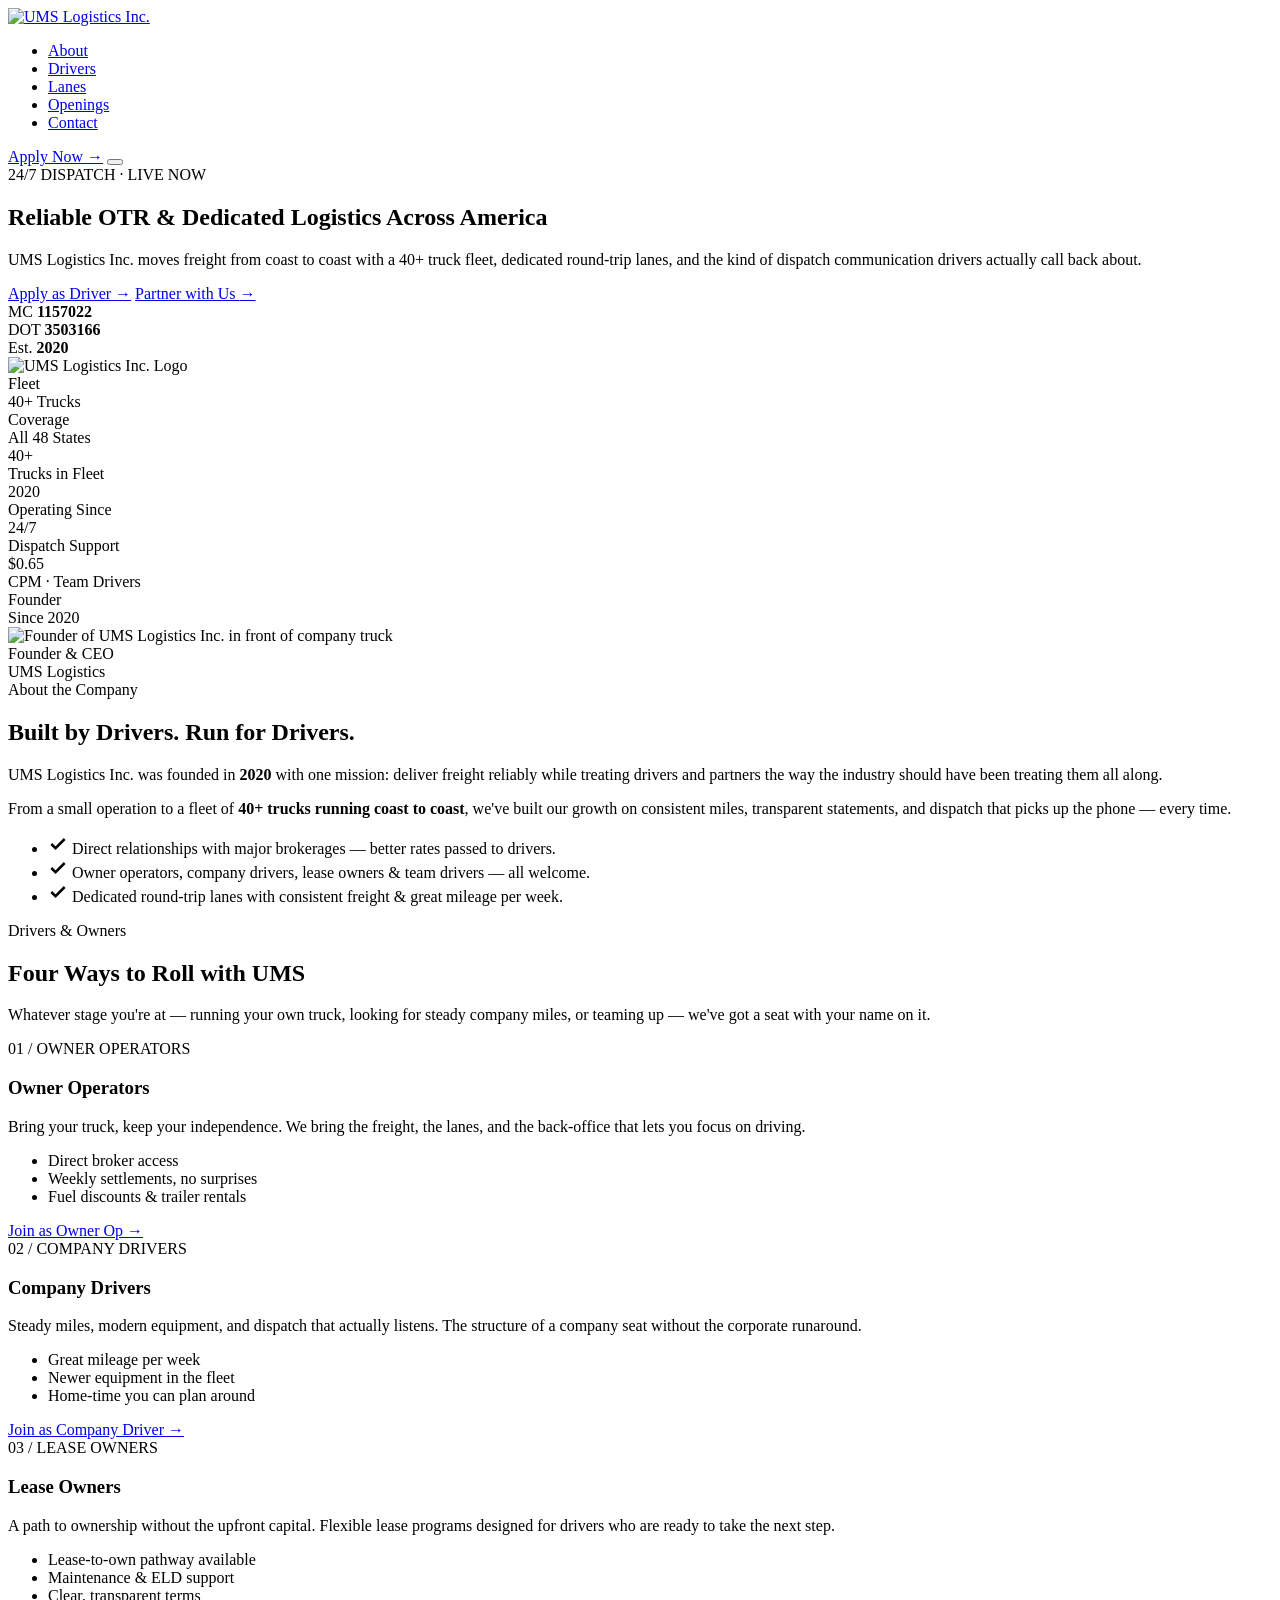
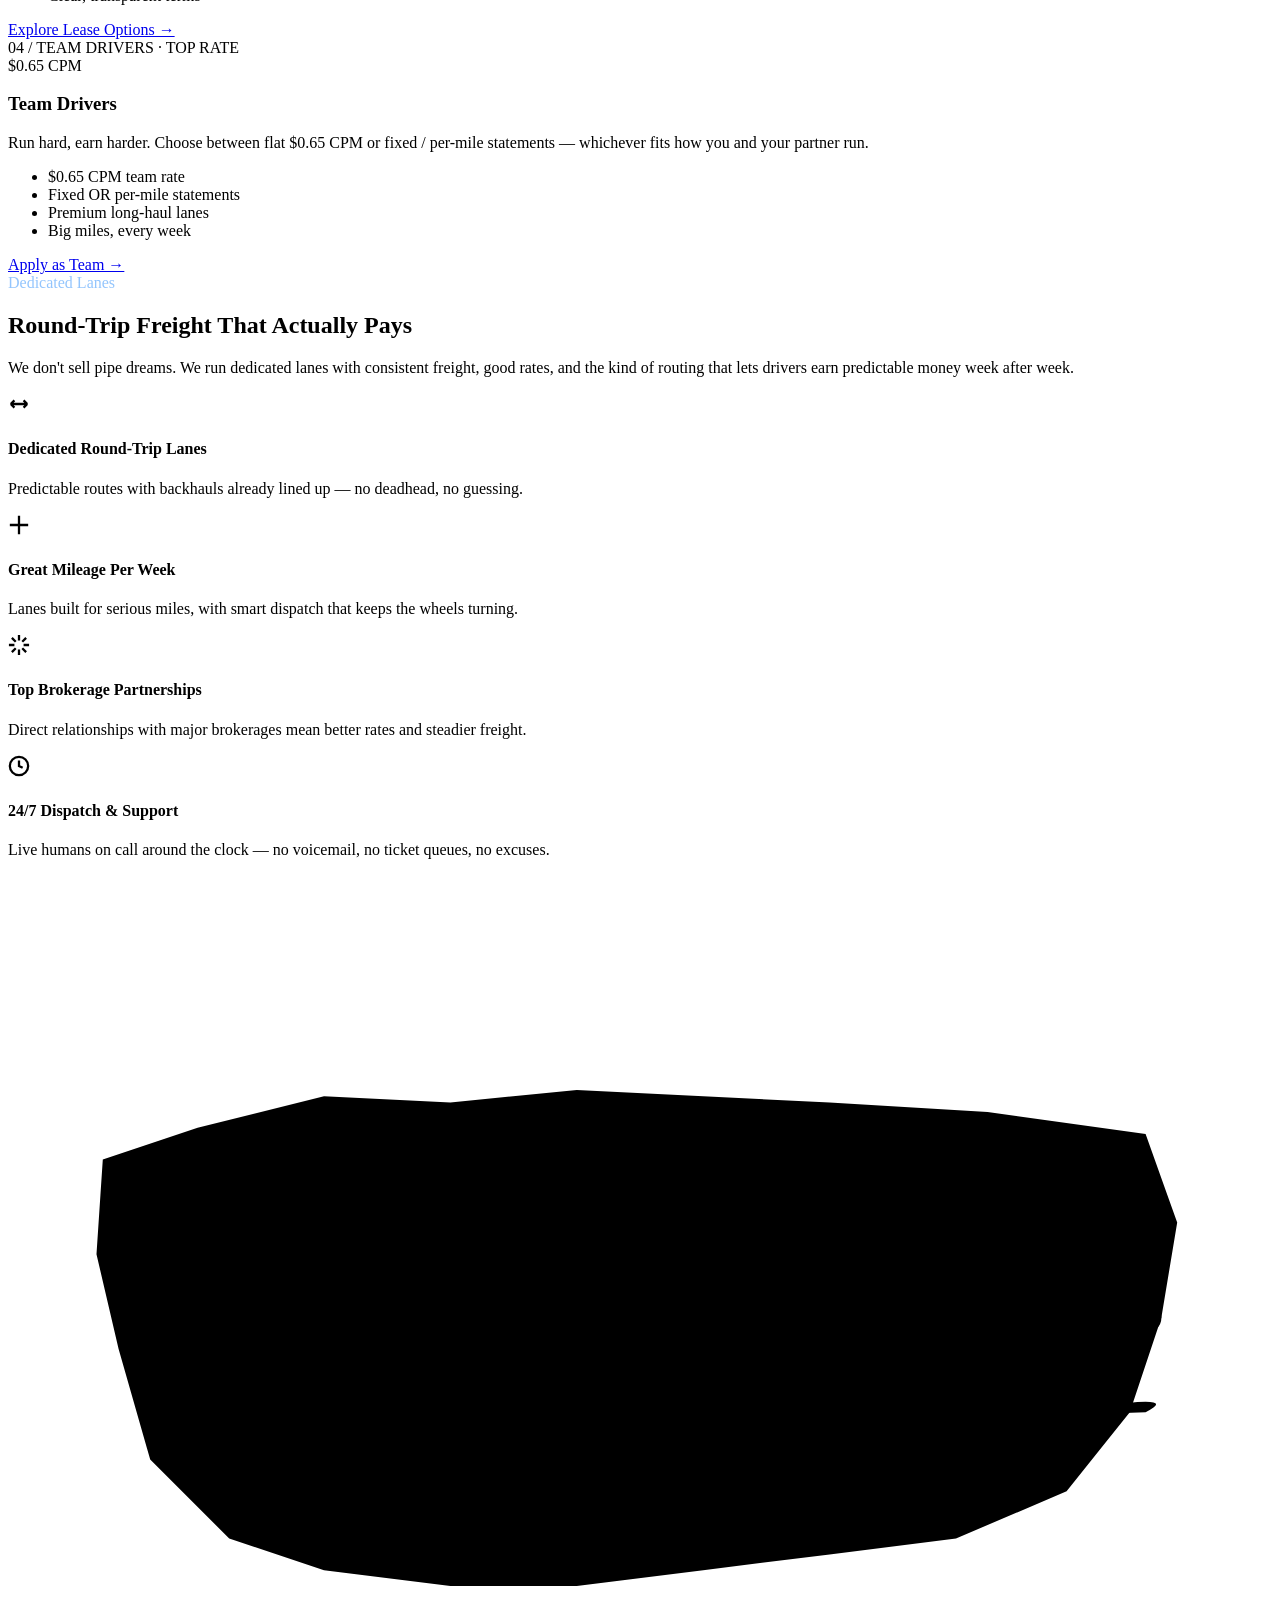
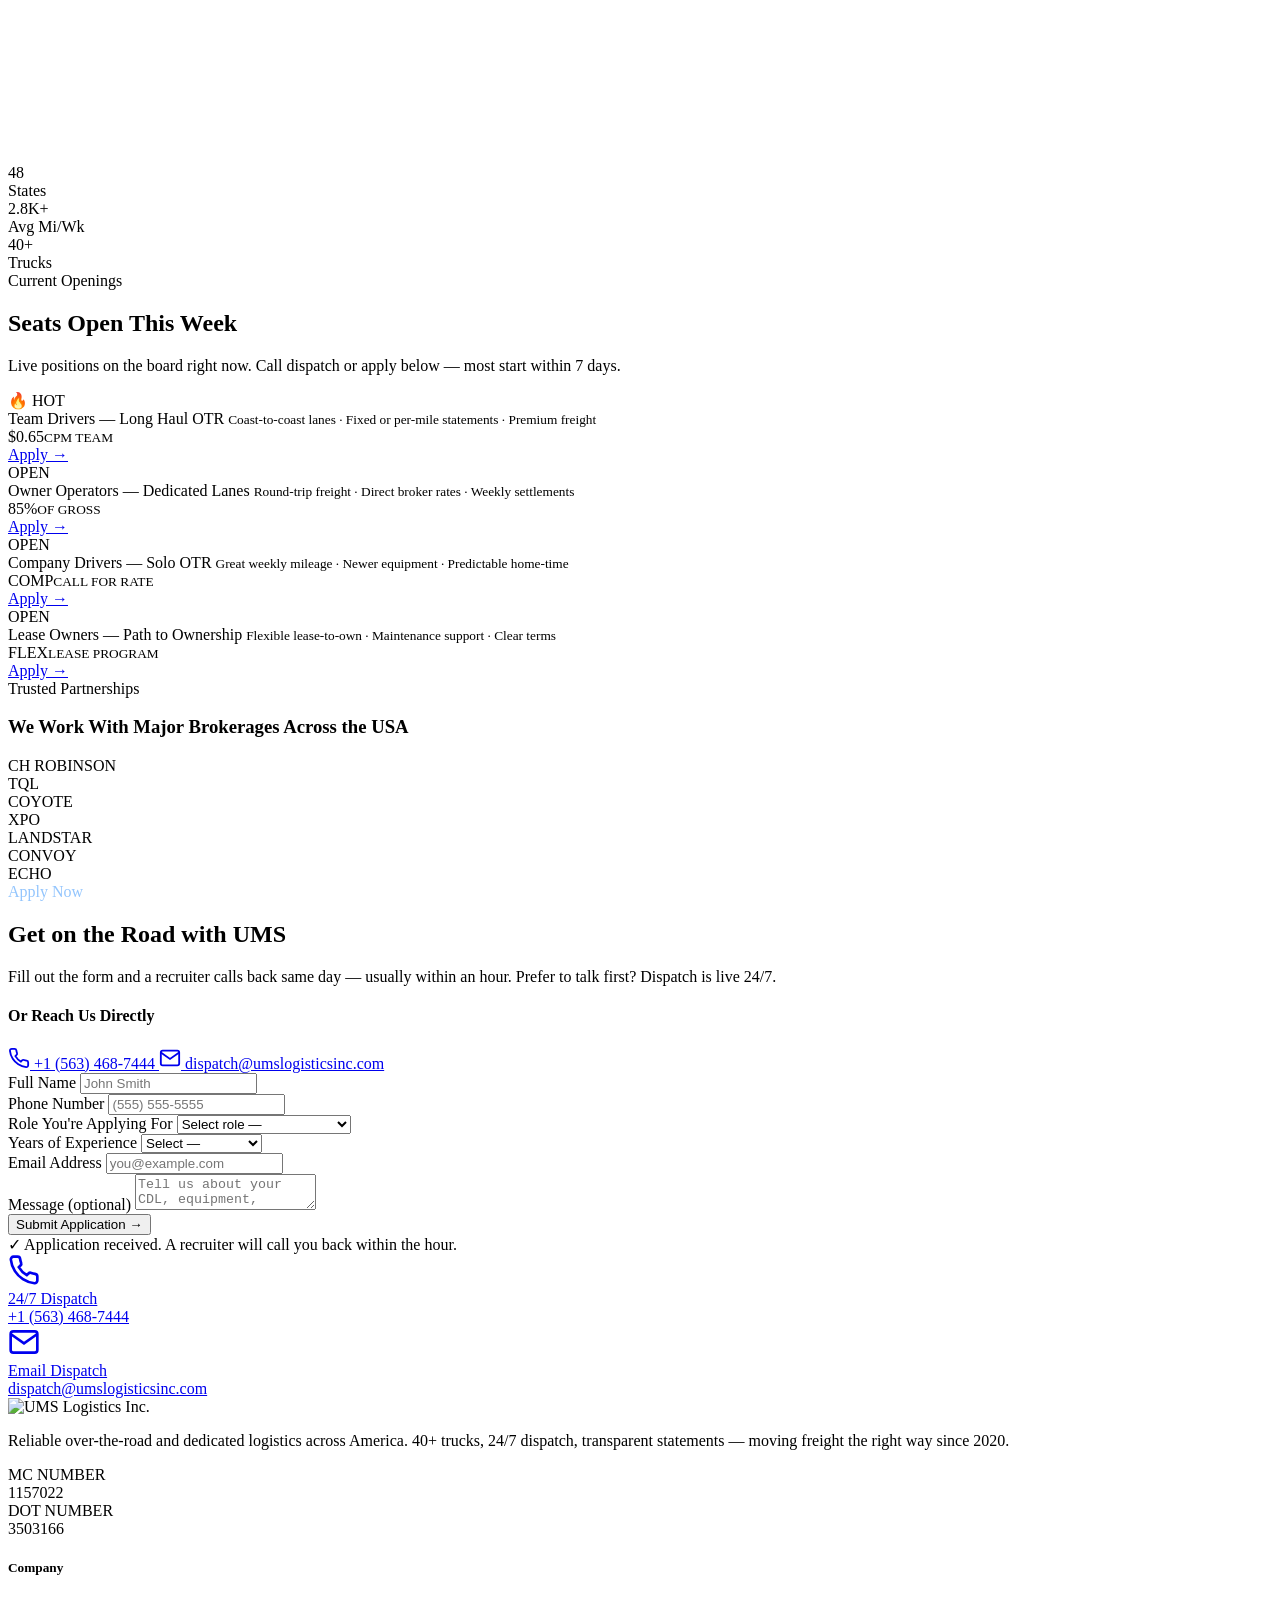
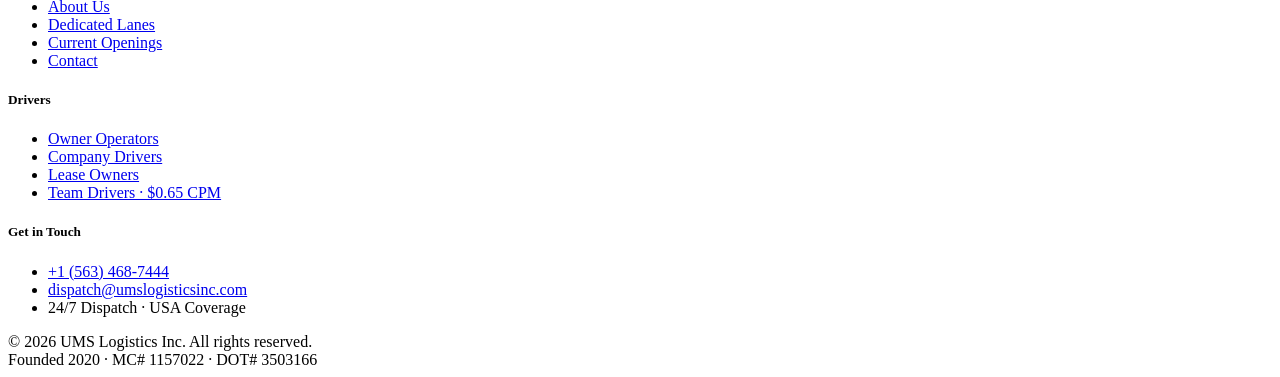
==== commit c2e0243f: "Rename UMS Logistics Inc. — Reliable OTR & Dedicated Logistics Across America.html to index.html" ====
--- a/index.html
+++ b/index.html
@@ -1,1287 +1,33 @@
 <!DOCTYPE html>
-<html lang="en">
-<head>
-  <meta charset="UTF-8" />
-  <meta name="viewport" content="width=device-width, initial-scale=1.0" />
-  <meta name="description" content="UMS Logistics Inc. — Reliable over-the-road and dedicated logistics across America. 40+ trucks, 24/7 dispatch, top rates for owner operators, company drivers, and team drivers." />
-  <title>UMS Logistics Inc. — Reliable OTR & Dedicated Logistics Across America</title>
-  <link rel="icon" type="image/png" href="[data-uri]" />
-  <link rel="preconnect" href="https://fonts.googleapis.com">
-  <link rel="preconnect" href="https://fonts.gstatic.com" crossorigin>
-  <link href="https://fonts.googleapis.com/css2?family=Anton&family=Manrope:wght@400;500;600;700;800&family=JetBrains+Mono:wght@500;700&display=swap" rel="stylesheet">
-  <style>
-    /* ============ DESIGN TOKENS ============ */
-    :root {
-      --navy: #0A1628;
-      --navy-deep: #050D1A;
-      --blue: #1E5FFF;
-      --blue-bright: #3B82F6;
-      --blue-dark: #1E40AF;
-      --black: #050505;
-      --white: #FFFFFF;
-      --gray-50: #F8FAFC;
-      --gray-100: #F1F5F9;
-      --gray-200: #E2E8F0;
-      --gray-400: #94A3B8;
-      --gray-600: #475569;
-      --gray-800: #1E293B;
-      --accent: #FFCC00; /* highway sign yellow, used sparingly */
-      --shadow-lg: 0 25px 50px -12px rgba(10, 22, 40, 0.25);
-      --shadow-md: 0 10px 25px -5px rgba(10, 22, 40, 0.12);
-      --font-display: 'Anton', 'Arial Narrow', sans-serif;
-      --font-body: 'Manrope', system-ui, sans-serif;
-      --font-mono: 'JetBrains Mono', monospace;
-    }
-
-    /* ============ RESET ============ */
-    *, *::before, *::after { box-sizing: border-box; margin: 0; padding: 0; }
-    html { scroll-behavior: smooth; -webkit-text-size-adjust: 100%; }
-    body {
-      font-family: var(--font-body);
-      color: var(--gray-800);
-      background: var(--white);
-      line-height: 1.6;
-      overflow-x: hidden;
-      -webkit-font-smoothing: antialiased;
-    }
-    img { max-width: 100%; display: block; }
-    a { color: inherit; text-decoration: none; }
-    button { font-family: inherit; cursor: pointer; border: none; background: none; }
-    h1, h2, h3, h4 {
-      font-family: var(--font-display);
-      font-weight: 400;
-      letter-spacing: 0.5px;
-      line-height: 1;
-      text-transform: uppercase;
-    }
-
-    /* ============ UTILITY ============ */
-    .container {
-      width: 100%;
-      max-width: 1280px;
-      margin: 0 auto;
-      padding: 0 24px;
-    }
-    .eyebrow {
-      font-family: var(--font-mono);
-      font-size: 12px;
-      font-weight: 700;
-      letter-spacing: 2.5px;
-      text-transform: uppercase;
-      color: var(--blue);
-      margin-bottom: 16px;
-      display: inline-flex;
-      align-items: center;
-      gap: 10px;
-    }
-    .eyebrow::before {
-      content: '';
-      width: 24px; height: 2px;
-      background: var(--blue);
-      display: inline-block;
-    }
-    .btn {
-      display: inline-flex;
-      align-items: center;
-      justify-content: center;
-      gap: 10px;
-      padding: 16px 32px;
-      font-family: var(--font-body);
-      font-weight: 700;
-      font-size: 14px;
-      letter-spacing: 1px;
-      text-transform: uppercase;
-      border-radius: 2px;
-      transition: all 0.25s ease;
-      position: relative;
-      overflow: hidden;
-    }
-    .btn-primary {
-      background: var(--blue);
-      color: var(--white);
-      border: 2px solid var(--blue);
-    }
-    .btn-primary:hover {
-      background: var(--white);
-      color: var(--blue);
-      transform: translateY(-2px);
-      box-shadow: 0 10px 30px rgba(30, 95, 255, 0.35);
-    }
-    .btn-ghost {
-      background: transparent;
-      color: var(--white);
-      border: 2px solid rgba(255,255,255,0.3);
-    }
-    .btn-ghost:hover {
-      background: var(--white);
-      color: var(--navy);
-      border-color: var(--white);
-      transform: translateY(-2px);
-    }
-    .btn-dark {
-      background: var(--navy);
-      color: var(--white);
-      border: 2px solid var(--navy);
-    }
-    .btn-dark:hover {
-      background: var(--blue);
-      border-color: var(--blue);
-      transform: translateY(-2px);
-    }
-    .btn .arrow { transition: transform 0.25s; }
-    .btn:hover .arrow { transform: translateX(4px); }
-
-    /* ============ NAV ============ */
-    .nav {
-      position: fixed;
-      top: 0; left: 0; right: 0;
-      z-index: 100;
-      padding: 18px 0;
-      background: rgba(5, 13, 26, 0.7);
-      backdrop-filter: blur(16px);
-      -webkit-backdrop-filter: blur(16px);
-      border-bottom: 1px solid rgba(255,255,255,0.08);
-      transition: all 0.3s;
-    }
-    .nav.scrolled {
-      padding: 12px 0;
-      background: rgba(5, 13, 26, 0.95);
-    }
-    .nav-inner {
-      display: flex;
-      align-items: center;
-      justify-content: space-between;
-      gap: 32px;
-    }
-    .nav-logo {
-      display: flex;
-      align-items: center;
-      gap: 12px;
-      color: var(--white);
-    }
-    .nav-logo img {
-      height: 42px;
-      width: auto;
-    }
-    .nav-menu {
-      display: flex;
-      gap: 36px;
-      list-style: none;
-    }
-    .nav-menu a {
-      color: rgba(255,255,255,0.75);
-      font-weight: 600;
-      font-size: 14px;
-      letter-spacing: 0.5px;
-      transition: color 0.2s;
-      position: relative;
-    }
-    .nav-menu a:hover { color: var(--white); }
-    .nav-menu a::after {
-      content: '';
-      position: absolute;
-      bottom: -6px; left: 0;
-      width: 0; height: 2px;
-      background: var(--blue);
-      transition: width 0.25s;
-    }
-    .nav-menu a:hover::after { width: 100%; }
-    .nav-cta {
-      padding: 12px 24px;
-      background: var(--blue);
-      color: var(--white);
-      font-weight: 700;
-      font-size: 13px;
-      letter-spacing: 1px;
-      text-transform: uppercase;
-      border-radius: 2px;
-      transition: all 0.2s;
-    }
-    .nav-cta:hover { background: var(--blue-bright); transform: translateY(-1px); }
-    .nav-burger {
-      display: none;
-      width: 36px; height: 36px;
-      flex-direction: column;
-      justify-content: center;
-      gap: 5px;
-      padding: 0;
-    }
-    .nav-burger span {
-      width: 24px; height: 2px;
-      background: var(--white);
-      transition: all 0.25s;
-    }
-    .nav-burger.open span:nth-child(1) { transform: translateY(7px) rotate(45deg); }
-    .nav-burger.open span:nth-child(2) { opacity: 0; }
-    .nav-burger.open span:nth-child(3) { transform: translateY(-7px) rotate(-45deg); }
-
-    /* ============ HERO ============ */
-    .hero {
-      position: relative;
-      min-height: 100vh;
-      background: var(--navy-deep);
-      color: var(--white);
-      overflow: hidden;
-      display: flex;
-      align-items: center;
-      padding: 140px 0 80px;
-    }
-    .hero::before {
-      content: '';
-      position: absolute;
-      inset: 0;
-      background:
-        radial-gradient(ellipse at 80% 20%, rgba(30, 95, 255, 0.25) 0%, transparent 50%),
-        radial-gradient(ellipse at 0% 80%, rgba(30, 95, 255, 0.15) 0%, transparent 50%);
-      pointer-events: none;
-    }
-    /* Highway lane lines */
-    .hero::after {
-      content: '';
-      position: absolute;
-      left: 0; right: 0; bottom: 0;
-      height: 120px;
-      background-image: repeating-linear-gradient(
-        90deg,
-        var(--accent) 0,
-        var(--accent) 60px,
-        transparent 60px,
-        transparent 120px
-      );
-      background-size: 120px 4px;
-      background-repeat: no-repeat;
-      background-position: 0 bottom;
-      opacity: 0.4;
-      animation: laneMove 8s linear infinite;
-    }
-    @keyframes laneMove {
-      from { background-position: 0 bottom; }
-      to { background-position: -120px bottom; }
-    }
-    .hero-grid {
-      position: absolute;
-      inset: 0;
-      background-image:
-        linear-gradient(rgba(255,255,255,0.03) 1px, transparent 1px),
-        linear-gradient(90deg, rgba(255,255,255,0.03) 1px, transparent 1px);
-      background-size: 60px 60px;
-      mask-image: radial-gradient(ellipse at center, black 30%, transparent 80%);
-      -webkit-mask-image: radial-gradient(ellipse at center, black 30%, transparent 80%);
-    }
-    .hero-content {
-      position: relative;
-      z-index: 2;
-      display: grid;
-      grid-template-columns: 1.4fr 1fr;
-      gap: 60px;
-      align-items: center;
-    }
-    .hero-left {
-      animation: fadeUp 0.9s 0.1s both;
-    }
-    .hero-tag {
-      display: inline-flex;
-      align-items: center;
-      gap: 12px;
-      padding: 8px 16px;
-      background: rgba(30, 95, 255, 0.15);
-      border: 1px solid rgba(30, 95, 255, 0.4);
-      border-radius: 100px;
-      font-family: var(--font-mono);
-      font-size: 12px;
-      font-weight: 700;
-      letter-spacing: 1.5px;
-      color: #93C5FD;
-      margin-bottom: 28px;
-    }
-    .hero-tag .dot {
-      width: 8px; height: 8px;
-      background: #22C55E;
-      border-radius: 50%;
-      box-shadow: 0 0 12px #22C55E;
-      animation: pulse 2s infinite;
-    }
-    @keyframes pulse {
-      0%, 100% { opacity: 1; }
-      50% { opacity: 0.5; }
-    }
-    .hero h1 {
-      font-size: clamp(46px, 7vw, 96px);
-      line-height: 0.92;
-      letter-spacing: -1px;
-      margin-bottom: 28px;
-    }
-    .hero h1 .accent {
-      color: var(--blue-bright);
-      display: inline-block;
-      position: relative;
-    }
-    .hero h1 .accent::after {
-      content: '';
-      position: absolute;
-      left: 0; bottom: 6px;
-      width: 100%; height: 6px;
-      background: var(--blue);
-      opacity: 0.4;
-    }
-    .hero p.lead {
-      font-size: 18px;
-      color: rgba(255,255,255,0.75);
-      max-width: 540px;
-      margin-bottom: 40px;
-      line-height: 1.6;
-    }
-    .hero-ctas {
-      display: flex;
-      gap: 16px;
-      flex-wrap: wrap;
-    }
-    .hero-meta {
-      margin-top: 48px;
-      display: flex;
-      gap: 32px;
-      flex-wrap: wrap;
-      font-family: var(--font-mono);
-      font-size: 12px;
-      letter-spacing: 1.5px;
-      color: rgba(255,255,255,0.5);
-    }
-    .hero-meta strong {
-      color: var(--white);
-      font-weight: 700;
-    }
-    .hero-right {
-      position: relative;
-      animation: fadeUp 0.9s 0.3s both;
-    }
-    .hero-logo-card {
-      background: linear-gradient(145deg, #0F1F3D 0%, #050D1A 100%);
-      border: 1px solid rgba(255,255,255,0.1);
-      border-radius: 4px;
-      padding: 48px 40px;
-      position: relative;
-      overflow: hidden;
-      box-shadow: var(--shadow-lg);
-    }
-    .hero-logo-card::before {
-      content: '';
-      position: absolute;
-      top: 0; left: 0;
-      width: 100%; height: 4px;
-      background: linear-gradient(90deg, var(--blue) 0%, var(--blue-bright) 100%);
-    }
-    .hero-logo-card img {
-      width: 100%;
-      max-width: 360px;
-      margin: 0 auto;
-      filter: drop-shadow(0 0 30px rgba(30, 95, 255, 0.3));
-    }
-    .hero-logo-card .card-numbers {
-      display: grid;
-      grid-template-columns: 1fr 1fr;
-      gap: 16px;
-      margin-top: 32px;
-      padding-top: 32px;
-      border-top: 1px dashed rgba(255,255,255,0.15);
-    }
-    .card-num-block {
-      text-align: center;
-    }
-    .card-num-block .label {
-      font-family: var(--font-mono);
-      font-size: 10px;
-      letter-spacing: 2px;
-      color: rgba(255,255,255,0.5);
-      margin-bottom: 6px;
-    }
-    .card-num-block .num {
-      font-family: var(--font-display);
-      font-size: 24px;
-      color: var(--white);
-      letter-spacing: 1px;
-    }
-
-    @keyframes fadeUp {
-      from { opacity: 0; transform: translateY(30px); }
-      to { opacity: 1; transform: translateY(0); }
-    }
-
-    /* ============ STATS STRIP ============ */
-    .stats {
-      background: var(--white);
-      padding: 0;
-      border-bottom: 1px solid var(--gray-200);
-      position: relative;
-      z-index: 5;
-    }
-    .stats-grid {
-      display: grid;
-      grid-template-columns: repeat(4, 1fr);
-    }
-    .stat {
-      padding: 48px 32px;
-      text-align: center;
-      border-right: 1px solid var(--gray-200);
-      transition: background 0.25s;
-    }
-    .stat:last-child { border-right: none; }
-    .stat:hover { background: var(--gray-50); }
-    .stat-num {
-      font-family: var(--font-display);
-      font-size: clamp(48px, 6vw, 72px);
-      color: var(--navy);
-      line-height: 1;
-      margin-bottom: 8px;
-      letter-spacing: -1px;
-    }
-    .stat-num .plus { color: var(--blue); }
-    .stat-label {
-      font-family: var(--font-mono);
-      font-size: 11px;
-      letter-spacing: 2px;
-      text-transform: uppercase;
-      color: var(--gray-600);
-      font-weight: 700;
-    }
-
-    /* ============ SECTION BASE ============ */
-    section { padding: 120px 0; }
-    .section-head {
-      max-width: 720px;
-      margin-bottom: 64px;
-    }
-    .section-head h2 {
-      font-size: clamp(40px, 5vw, 64px);
-      color: var(--navy);
-      line-height: 0.95;
-      margin-bottom: 20px;
-      letter-spacing: -0.5px;
-    }
-    .section-head p {
-      font-size: 18px;
-      color: var(--gray-600);
-      max-width: 600px;
-    }
-
-    /* ============ ABOUT ============ */
-    .about {
-      background: var(--gray-50);
-      position: relative;
-    }
-    .about-grid {
-      display: grid;
-      grid-template-columns: 1fr 1.2fr;
-      gap: 80px;
-      align-items: start;
-    }
-    .about-image {
-      position: relative;
-    }
-    .founder-card {
-      position: relative;
-      background: var(--navy);
-      border-radius: 4px;
-      overflow: hidden;
-      box-shadow: var(--shadow-lg);
-    }
-    .founder-card img {
-      width: 100%;
-      aspect-ratio: 1/1;
-      object-fit: cover;
-      object-position: 42% center;
-    }
-    .founder-card::after {
-      content: '';
-      position: absolute;
-      inset: 0;
-      background: linear-gradient(180deg, transparent 50%, rgba(5,13,26,0.85) 100%);
-      pointer-events: none;
-    }
-    .founder-info {
-      position: absolute;
-      left: 0; right: 0; bottom: 0;
-      padding: 32px;
-      color: var(--white);
-      z-index: 2;
-    }
-    .founder-info .role {
-      font-family: var(--font-mono);
-      font-size: 11px;
-      letter-spacing: 2.5px;
-      color: var(--blue-bright);
-      margin-bottom: 8px;
-    }
-    .founder-info .name {
-      font-family: var(--font-display);
-      font-size: 32px;
-      letter-spacing: 1px;
-    }
-    .founder-badge {
-      position: absolute;
-      top: -24px; right: -24px;
-      width: 110px; height: 110px;
-      background: var(--blue);
-      color: var(--white);
-      border-radius: 50%;
-      display: flex;
-      align-items: center;
-      justify-content: center;
-      text-align: center;
-      font-family: var(--font-display);
-      font-size: 13px;
-      letter-spacing: 1px;
-      line-height: 1.1;
-      box-shadow: var(--shadow-md);
-      z-index: 3;
-      transform: rotate(-8deg);
-    }
-    .about-text h2 {
-      font-size: clamp(40px, 5vw, 60px);
-      color: var(--navy);
-      line-height: 0.95;
-      margin-bottom: 24px;
-    }
-    .about-text > p {
-      font-size: 17px;
-      color: var(--gray-600);
-      margin-bottom: 20px;
-      line-height: 1.7;
-    }
-    .about-points {
-      list-style: none;
-      margin-top: 32px;
-      display: grid;
-      gap: 16px;
-    }
-    .about-points li {
-      display: flex;
-      align-items: flex-start;
-      gap: 16px;
-      padding: 16px 20px;
-      background: var(--white);
-      border-left: 3px solid var(--blue);
-      border-radius: 2px;
-      font-weight: 600;
-      color: var(--gray-800);
-    }
-    .about-points li svg {
-      flex-shrink: 0;
-      color: var(--blue);
-      margin-top: 2px;
-    }
-
-    /* ============ DRIVERS ============ */
-    .drivers {
-      background: var(--white);
-    }
-    .driver-grid {
-      display: grid;
-      grid-template-columns: repeat(2, 1fr);
-      gap: 24px;
-    }
-    .driver-card {
-      position: relative;
-      padding: 40px 36px;
-      background: var(--white);
-      border: 1px solid var(--gray-200);
-      border-radius: 4px;
-      transition: all 0.35s cubic-bezier(0.4, 0, 0.2, 1);
-      overflow: hidden;
-    }
-    .driver-card::before {
-      content: '';
-      position: absolute;
-      top: 0; left: 0;
-      width: 100%; height: 4px;
-      background: var(--blue);
-      transform: scaleX(0);
-      transform-origin: left;
-      transition: transform 0.35s;
-    }
-    .driver-card:hover {
-      border-color: var(--blue);
-      transform: translateY(-6px);
-      box-shadow: var(--shadow-lg);
-    }
-    .driver-card:hover::before { transform: scaleX(1); }
-    .driver-card.featured {
-      background: var(--navy);
-      color: var(--white);
-      border-color: var(--navy);
-    }
-    .driver-card.featured::before {
-      transform: scaleX(1);
-      background: var(--accent);
-    }
-    .driver-card.featured:hover {
-      transform: translateY(-6px);
-      box-shadow: 0 25px 60px rgba(10,22,40,0.35);
-    }
-    .driver-num {
-      font-family: var(--font-mono);
-      font-size: 12px;
-      font-weight: 700;
-      letter-spacing: 2px;
-      color: var(--blue);
-      margin-bottom: 20px;
-    }
-    .driver-card.featured .driver-num { color: var(--accent); }
-    .driver-card h3 {
-      font-size: 32px;
-      color: var(--navy);
-      margin-bottom: 16px;
-      line-height: 1;
-    }
-    .driver-card.featured h3 { color: var(--white); }
-    .driver-card p {
-      color: var(--gray-600);
-      margin-bottom: 24px;
-      font-size: 15px;
-    }
-    .driver-card.featured p { color: rgba(255,255,255,0.75); }
-    .driver-card ul {
-      list-style: none;
-      margin-bottom: 28px;
-    }
-    .driver-card li {
-      padding: 8px 0;
-      font-size: 14px;
-      font-weight: 600;
-      display: flex;
-      align-items: center;
-      gap: 10px;
-      color: var(--gray-800);
-    }
-    .driver-card.featured li { color: rgba(255,255,255,0.95); }
-    .driver-card li::before {
-      content: '→';
-      color: var(--blue);
-      font-weight: 700;
-    }
-    .driver-card.featured li::before { color: var(--accent); }
-    .driver-rate {
-      display: inline-block;
-      padding: 4px 12px;
-      background: var(--accent);
-      color: var(--black);
-      font-family: var(--font-display);
-      font-size: 14px;
-      letter-spacing: 1px;
-      border-radius: 2px;
-      margin-bottom: 16px;
-    }
-    .driver-card .driver-apply {
-      display: inline-flex;
-      align-items: center;
-      gap: 8px;
-      font-family: var(--font-body);
-      font-weight: 700;
-      font-size: 13px;
-      letter-spacing: 1.5px;
-      text-transform: uppercase;
-      color: var(--blue);
-      transition: gap 0.2s;
-    }
-    .driver-card.featured .driver-apply { color: var(--accent); }
-    .driver-card:hover .driver-apply { gap: 14px; }
-
-    /* ============ LANES ============ */
-    .lanes {
-      background: var(--navy);
-      color: var(--white);
-      position: relative;
-      overflow: hidden;
-    }
-    .lanes::before {
-      content: '';
-      position: absolute;
-      inset: 0;
-      background:
-        radial-gradient(circle at 20% 30%, rgba(30,95,255,0.2) 0%, transparent 50%),
-        radial-gradient(circle at 80% 70%, rgba(30,95,255,0.15) 0%, transparent 50%);
-    }
-    .lanes-inner {
-      position: relative;
-      z-index: 2;
-    }
-    .lanes .section-head h2 { color: var(--white); }
-    .lanes .section-head p { color: rgba(255,255,255,0.7); }
-    .lanes-content {
-      display: grid;
-      grid-template-columns: 1fr 1fr;
-      gap: 80px;
-      align-items: center;
-    }
-    .lanes-features {
-      display: grid;
-      gap: 20px;
-    }
-    .lane-feature {
-      display: flex;
-      gap: 20px;
-      padding: 24px;
-      background: rgba(255,255,255,0.04);
-      border: 1px solid rgba(255,255,255,0.08);
-      border-radius: 4px;
-      transition: all 0.3s;
-    }
-    .lane-feature:hover {
-      background: rgba(30,95,255,0.08);
-      border-color: rgba(30,95,255,0.4);
-      transform: translateX(8px);
-    }
-    .lane-feature-icon {
-      flex-shrink: 0;
-      width: 48px; height: 48px;
-      background: var(--blue);
-      border-radius: 4px;
-      display: flex;
-      align-items: center;
-      justify-content: center;
-      color: var(--white);
-    }
-    .lane-feature h4 {
-      font-family: var(--font-body);
-      font-size: 18px;
-      font-weight: 800;
-      letter-spacing: 0;
-      text-transform: none;
-      color: var(--white);
-      margin-bottom: 6px;
-    }
-    .lane-feature p {
-      color: rgba(255,255,255,0.65);
-      font-size: 14px;
-      line-height: 1.6;
-    }
-    .map-card {
-      position: relative;
-      background: linear-gradient(145deg, #0F1F3D 0%, #050D1A 100%);
-      border: 1px solid rgba(255,255,255,0.1);
-      border-radius: 4px;
-      padding: 40px;
-      aspect-ratio: 1;
-      display: flex;
-      flex-direction: column;
-      justify-content: space-between;
-      overflow: hidden;
-    }
-    .map-svg {
-      width: 100%;
-      height: auto;
-      flex: 1;
-    }
-    .map-svg path {
-      stroke: rgba(255,255,255,0.2);
-      fill: rgba(255,255,255,0.02);
-      stroke-width: 1;
-    }
-    .map-route {
-      stroke: var(--blue-bright);
-      stroke-width: 2.5;
-      fill: none;
-      stroke-dasharray: 5 5;
-      animation: dash 30s linear infinite;
-    }
-    @keyframes dash {
-      to { stroke-dashoffset: -1000; }
-    }
-    .map-dot {
-      fill: var(--accent);
-      filter: drop-shadow(0 0 6px var(--accent));
-    }
-    .map-stats {
-      display: flex;
-      justify-content: space-around;
-      padding-top: 24px;
-      border-top: 1px solid rgba(255,255,255,0.1);
-    }
-    .map-stats .stat-num { font-size: 32px; color: var(--white); }
-    .map-stats .stat-label { color: rgba(255,255,255,0.5); }
-
-    /* ============ OPENINGS ============ */
-    .openings {
-      background: var(--gray-50);
-    }
-    .openings-list {
-      display: grid;
-      gap: 16px;
-    }
-    .opening {
-      display: grid;
-      grid-template-columns: auto 1fr auto auto;
-      align-items: center;
-      gap: 32px;
-      padding: 28px 32px;
-      background: var(--white);
-      border: 1px solid var(--gray-200);
-      border-radius: 4px;
-      transition: all 0.25s;
-    }
-    .opening:hover {
-      border-color: var(--blue);
-      transform: translateX(4px);
-      box-shadow: var(--shadow-md);
-    }
-    .opening.hot {
-      background: linear-gradient(135deg, var(--navy) 0%, #0F2548 100%);
-      color: var(--white);
-      border-color: var(--accent);
-    }
-    .opening.hot:hover { transform: translateX(4px) translateY(-2px); }
-    .opening-tag {
-      padding: 6px 12px;
-      background: var(--gray-100);
-      color: var(--gray-800);
-      font-family: var(--font-mono);
-      font-size: 11px;
-      letter-spacing: 1.5px;
-      font-weight: 700;
-      border-radius: 2px;
-    }
-    .opening.hot .opening-tag {
-      background: var(--accent);
-      color: var(--black);
-    }
-    .opening-title {
-      font-family: var(--font-display);
-      font-size: 22px;
-      color: var(--navy);
-      letter-spacing: 0.5px;
-    }
-    .opening.hot .opening-title { color: var(--white); }
-    .opening-title small {
-      display: block;
-      font-family: var(--font-body);
-      font-size: 13px;
-      font-weight: 500;
-      letter-spacing: 0;
-      text-transform: none;
-      color: var(--gray-600);
-      margin-top: 4px;
-    }
-    .opening.hot .opening-title small { color: rgba(255,255,255,0.7); }
-    .opening-pay {
-      font-family: var(--font-display);
-      font-size: 28px;
-      color: var(--blue);
-      letter-spacing: 0.5px;
-    }
-    .opening.hot .opening-pay { color: var(--accent); }
-    .opening-pay small {
-      font-family: var(--font-mono);
-      font-size: 11px;
-      letter-spacing: 1.5px;
-      color: var(--gray-600);
-      font-weight: 700;
-      display: block;
-    }
-    .opening.hot .opening-pay small { color: rgba(255,255,255,0.6); }
-    .opening-apply {
-      padding: 12px 24px;
-      background: var(--blue);
-      color: var(--white);
-      font-weight: 700;
-      font-size: 12px;
-      letter-spacing: 1.5px;
-      text-transform: uppercase;
-      border-radius: 2px;
-      transition: all 0.2s;
-    }
-    .opening.hot .opening-apply { background: var(--accent); color: var(--black); }
-    .opening-apply:hover { transform: scale(1.05); }
-
-    /* ============ BROKERAGES ============ */
-    .brokerages {
-      background: var(--white);
-      padding: 80px 0;
-      border-top: 1px solid var(--gray-200);
-      border-bottom: 1px solid var(--gray-200);
-    }
-    .broker-head {
-      text-align: center;
-      margin-bottom: 40px;
-    }
-    .broker-head .eyebrow {
-      justify-content: center;
-    }
-    .broker-head h3 {
-      font-size: 28px;
-      color: var(--navy);
-      letter-spacing: 0;
-    }
-    .broker-marquee {
-      display: flex;
-      gap: 64px;
-      align-items: center;
-      justify-content: center;
-      flex-wrap: wrap;
-      opacity: 0.6;
-    }
-    .broker-item {
-      font-family: var(--font-display);
-      font-size: 22px;
-      color: var(--gray-600);
-      letter-spacing: 2px;
-      padding: 12px 24px;
-      border: 1px solid var(--gray-200);
-      border-radius: 2px;
-      transition: all 0.25s;
-    }
-    .broker-item:hover {
-      color: var(--navy);
-      border-color: var(--navy);
-      transform: translateY(-2px);
-    }
-
-    /* ============ APPLY FORM ============ */
-    .apply {
-      background: var(--navy);
-      color: var(--white);
-      position: relative;
-      overflow: hidden;
-    }
-    .apply::before {
-      content: '';
-      position: absolute;
-      inset: 0;
-      background:
-        radial-gradient(ellipse at 0% 0%, rgba(30,95,255,0.2) 0%, transparent 50%),
-        radial-gradient(ellipse at 100% 100%, rgba(30,95,255,0.15) 0%, transparent 50%);
-    }
-    .apply-inner {
-      position: relative;
-      z-index: 2;
-      display: grid;
-      grid-template-columns: 1fr 1.3fr;
-      gap: 80px;
-      align-items: start;
-    }
-    .apply h2 {
-      font-size: clamp(40px, 5vw, 60px);
-      color: var(--white);
-      line-height: 0.95;
-      margin-bottom: 24px;
-    }
-    .apply-left > p {
-      font-size: 17px;
-      color: rgba(255,255,255,0.75);
-      margin-bottom: 32px;
-    }
-    .apply-direct {
-      padding: 28px;
-      background: rgba(255,255,255,0.05);
-      border: 1px solid rgba(255,255,255,0.1);
-      border-radius: 4px;
-    }
-    .apply-direct h4 {
-      font-family: var(--font-mono);
-      font-size: 11px;
-      font-weight: 700;
-      text-transform: uppercase;
-      letter-spacing: 2px;
-      color: var(--blue-bright);
-      margin-bottom: 16px;
-    }
-    .apply-direct a {
-      display: flex;
-      align-items: center;
-      gap: 14px;
-      padding: 10px 0;
-      color: var(--white);
-      font-weight: 700;
-      font-size: 18px;
-      transition: gap 0.2s;
-    }
-    .apply-direct a:hover { gap: 18px; color: var(--blue-bright); }
-    .apply-direct svg { color: var(--blue-bright); flex-shrink: 0; }
-
-    .apply-form {
-      background: var(--white);
-      padding: 40px;
-      border-radius: 4px;
-      box-shadow: var(--shadow-lg);
-    }
-    .form-row {
-      display: grid;
-      grid-template-columns: 1fr 1fr;
-      gap: 20px;
-      margin-bottom: 20px;
-    }
-    .form-group { margin-bottom: 20px; }
-    .form-group label {
-      display: block;
-      font-family: var(--font-mono);
-      font-size: 11px;
-      letter-spacing: 1.5px;
-      text-transform: uppercase;
-      color: var(--gray-600);
-      font-weight: 700;
-      margin-bottom: 8px;
-    }
-    .form-group input,
-    .form-group select,
-    .form-group textarea {
-      width: 100%;
-      padding: 14px 16px;
-      font-family: var(--font-body);
-      font-size: 15px;
-      color: var(--gray-800);
-      background: var(--gray-50);
-      border: 1.5px solid var(--gray-200);
-      border-radius: 2px;
-      transition: all 0.2s;
-    }
-    .form-group input:focus,
-    .form-group select:focus,
-    .form-group textarea:focus {
-      outline: none;
-      border-color: var(--blue);
-      background: var(--white);
-      box-shadow: 0 0 0 4px rgba(30, 95, 255, 0.1);
-    }
-    .form-group textarea {
-      resize: vertical;
-      min-height: 110px;
-    }
-    .form-submit {
-      width: 100%;
-      padding: 18px;
-      background: var(--navy);
-      color: var(--white);
-      font-family: var(--font-body);
-      font-weight: 700;
-      font-size: 14px;
-      letter-spacing: 2px;
-      text-transform: uppercase;
-      border-radius: 2px;
-      transition: all 0.25s;
-      cursor: pointer;
-    }
-    .form-submit:hover {
-      background: var(--blue);
-      transform: translateY(-2px);
-      box-shadow: 0 10px 30px rgba(30,95,255,0.3);
-    }
-    .form-msg {
-      margin-top: 16px;
-      padding: 14px;
-      background: #DCFCE7;
-      color: #166534;
-      border-radius: 2px;
-      font-weight: 600;
-      font-size: 14px;
-      display: none;
-    }
-    .form-msg.show { display: block; }
-
-    /* ============ CONTACT STRIP ============ */
-    .contact-strip {
-      background: var(--black);
-      color: var(--white);
-      padding: 60px 0;
-      text-align: center;
-      position: relative;
-    }
-    .contact-strip::before {
-      content: '';
-      position: absolute;
-      top: 0; left: 0; right: 0;
-      height: 4px;
-      background: repeating-linear-gradient(
-        90deg,
-        var(--accent) 0,
-        var(--accent) 40px,
-        transparent 40px,
-        transparent 80px
-      );
-    }
-    .contact-strip .container {
-      display: flex;
-      justify-content: center;
-      align-items: center;
-      flex-wrap: wrap;
-      gap: 60px;
-    }
-    .contact-item {
-      display: flex;
-      align-items: center;
-      gap: 16px;
-    }
-    .contact-item svg {
-      color: var(--blue-bright);
-      flex-shrink: 0;
-    }
-    .contact-item .label {
-      font-family: var(--font-mono);
-      font-size: 11px;
-      letter-spacing: 2px;
-      color: rgba(255,255,255,0.5);
-      text-transform: uppercase;
-      margin-bottom: 2px;
-    }
-    .contact-item .value {
-      font-family: var(--font-display);
-      font-size: 22px;
-      color: var(--white);
-      letter-spacing: 0.5px;
-    }
-    .contact-item a:hover .value { color: var(--blue-bright); }
-
-    /* ============ FOOTER ============ */
-    .footer {
-      background: var(--navy-deep);
-      color: var(--white);
-      padding: 80px 0 40px;
-    }
-    .footer-grid {
-      display: grid;
-      grid-template-columns: 1.5fr 1fr 1fr 1fr;
-      gap: 48px;
-      margin-bottom: 60px;
-    }
-    .footer-brand img {
-      height: 64px;
-      margin-bottom: 24px;
-    }
-    .footer-brand p {
-      color: rgba(255,255,255,0.6);
-      font-size: 14px;
-      line-height: 1.7;
-      max-width: 320px;
-    }
-    .footer-col h5 {
-      font-family: var(--font-mono);
-      font-size: 11px;
-      font-weight: 700;
-      letter-spacing: 2px;
-      color: var(--blue-bright);
-      text-transform: uppercase;
-      margin-bottom: 20px;
-    }
-    .footer-col ul { list-style: none; }
-    .footer-col li {
-      margin-bottom: 12px;
-      font-size: 14px;
-      color: rgba(255,255,255,0.7);
-    }
-    .footer-col a:hover { color: var(--white); }
-    .footer-mc {
-      display: flex;
-      gap: 16px;
-      flex-wrap: wrap;
-      margin-top: 16px;
-    }
-    .footer-mc-badge {
-      padding: 10px 16px;
-      background: rgba(255,255,255,0.05);
-      border: 1px solid rgba(255,255,255,0.1);
-      border-radius: 2px;
-    }
-    .footer-mc-badge .label {
-      font-family: var(--font-mono);
-      font-size: 10px;
-      letter-spacing: 1.5px;
-      color: rgba(255,255,255,0.5);
-    }
-    .footer-mc-badge .num {
-      font-family: var(--font-display);
-      font-size: 18px;
-      color: var(--white);
-      letter-spacing: 1px;
-    }
-    .footer-bottom {
-      padding-top: 32px;
-      border-top: 1px solid rgba(255,255,255,0.08);
-      display: flex;
-      justify-content: space-between;
-      align-items: center;
-      flex-wrap: wrap;
-      gap: 20px;
-      color: rgba(255,255,255,0.5);
-      font-size: 13px;
-    }
-
-    /* ============ RESPONSIVE ============ */
-    @media (max-width: 1024px) {
-      .hero-content,
-      .about-grid,
-      .lanes-content,
-      .apply-inner {
-        grid-template-columns: 1fr;
-        gap: 60px;
-      }
-      .stats-grid { grid-template-columns: repeat(2, 1fr); }
-      .stat { border-bottom: 1px solid var(--gray-200); }
-      .stat:nth-child(2) { border-right: none; }
-      .footer-grid { grid-template-columns: 1fr 1fr; }
-      .founder-badge { top: -16px; right: -16px; width: 90px; height: 90px; font-size: 11px; }
-    }
-    @media (max-width: 768px) {
-      section { padding: 80px 0; }
-      .nav-menu { display: none; }
-      .nav-burger { display: flex; }
-      .nav-cta { display: none; }
-      .nav-menu.mobile-open {
-        display: flex;
-        position: fixed;
-        top: 70px;
-        left: 0; right: 0;
-        background: var(--navy-deep);
-        flex-direction: column;
-        padding: 32px 24px;
-        gap: 24px;
-        border-bottom: 1px solid rgba(255,255,255,0.1);
-      }
-      .hero { padding: 120px 0 60px; min-height: auto; }
-      .driver-grid { grid-template-columns: 1fr; }
-      .opening {
-        grid-template-columns: 1fr;
-        gap: 16px;
-        text-align: left;
-      }
-      .opening-apply { justify-self: start; }
-      .form-row { grid-template-columns: 1fr; }
-      .footer-grid { grid-template-columns: 1fr; gap: 32px; }
-      .contact-strip .container { gap: 32px; flex-direction: column; }
-      .apply-form { padding: 28px 20px; }
-      .hero-logo-card { padding: 32px 24px; }
-    }
-    @media (max-width: 480px) {
-      .stats-grid { grid-template-columns: 1fr; }
-      .stat { border-right: none; }
-      .hero-ctas { flex-direction: column; align-items: stretch; }
-      .hero-ctas .btn { width: 100%; }
-    }
-
-    /* Reveal animation */
-    .reveal {
-      opacity: 0;
-      transform: translateY(30px);
-      transition: opacity 0.7s ease, transform 0.7s ease;
-    }
-    .reveal.visible {
-      opacity: 1;
-      transform: translateY(0);
-    }
-  </style>
+<!-- saved from url=(0045)file:///C:/Users/Jaden/Downloads/index_8.html -->
+<html lang="en"><head><meta http-equiv="Content-Type" content="text/html; charset=UTF-8">
+  
+  <meta name="viewport" content="width=device-width, initial-scale=1.0">
+  <meta name="description" content="UMS Logistics Inc. — Reliable over-the-road and dedicated logistics across America. 40+ trucks, 24/7 dispatch, top rates for owner operators, company drivers, and team drivers.">
+  <meta name="google-site-verification" content="kOoqzMyNTstUVOwUw4_ajOjHku1zgHl1Df9EyFzGpfM">
+  <title>UMS Logistics Inc. — Reliable OTR &amp; Dedicated Logistics Across America</title>
+  <link rel="icon" type="image/png" href="./UMS Logistics Inc. — Reliable OTR &amp; Dedicated Logistics Across America_files/logo.png">
+  <link rel="preconnect" href="https://fonts.googleapis.com/">
+  <link rel="preconnect" href="https://fonts.gstatic.com/" crossorigin="">
+  <link href="./UMS Logistics Inc. — Reliable OTR &amp; Dedicated Logistics Across America_files/css2" rel="stylesheet">
+  <link rel="stylesheet" href="./UMS Logistics Inc. — Reliable OTR &amp; Dedicated Logistics Across America_files/style.css">
 </head>
 <body>
 
   <!-- ============ NAV ============ -->
   <nav class="nav" id="nav">
     <div class="container nav-inner">
-      <a href="#home" class="nav-logo">
-        <img src="[data-uri]" alt="UMS Logistics Inc." />
+      <a href="file:///C:/Users/Jaden/Downloads/index_8.html#home" class="nav-logo">
+        <img src="./UMS Logistics Inc. — Reliable OTR &amp; Dedicated Logistics Across America_files/logo.png" alt="UMS Logistics Inc.">
       </a>
       <ul class="nav-menu" id="navMenu">
-        <li><a href="#about">About</a></li>
-        <li><a href="#drivers">Drivers</a></li>
-        <li><a href="#lanes">Lanes</a></li>
-        <li><a href="#openings">Openings</a></li>
-        <li><a href="#contact">Contact</a></li>
+        <li><a href="file:///C:/Users/Jaden/Downloads/index_8.html#about">About</a></li>
+        <li><a href="file:///C:/Users/Jaden/Downloads/index_8.html#drivers">Drivers</a></li>
+        <li><a href="file:///C:/Users/Jaden/Downloads/index_8.html#lanes">Lanes</a></li>
+        <li><a href="file:///C:/Users/Jaden/Downloads/index_8.html#openings">Openings</a></li>
+        <li><a href="file:///C:/Users/Jaden/Downloads/index_8.html#contact">Contact</a></li>
       </ul>
-      <a href="#apply" class="nav-cta">Apply Now →</a>
+      <a href="file:///C:/Users/Jaden/Downloads/index_8.html#apply" class="nav-cta">Apply Now →</a>
       <button class="nav-burger" id="navBurger" aria-label="Menu">
         <span></span><span></span><span></span>
       </button>
@@ -1300,8 +46,8 @@
         <h1>Reliable <span class="accent">OTR</span> &amp; Dedicated Logistics Across America</h1>
         <p class="lead">UMS Logistics Inc. moves freight from coast to coast with a 40+ truck fleet, dedicated round-trip lanes, and the kind of dispatch communication drivers actually call back about.</p>
         <div class="hero-ctas">
-          <a href="#apply" class="btn btn-primary">Apply as Driver <span class="arrow">→</span></a>
-          <a href="#contact" class="btn btn-ghost">Partner with Us <span class="arrow">→</span></a>
+          <a href="file:///C:/Users/Jaden/Downloads/index_8.html#apply" class="btn btn-primary">Apply as Driver <span class="arrow">→</span></a>
+          <a href="file:///C:/Users/Jaden/Downloads/index_8.html#contact" class="btn btn-ghost">Partner with Us <span class="arrow">→</span></a>
         </div>
         <div class="hero-meta">
           <div>MC <strong>1157022</strong></div>
@@ -1311,7 +57,7 @@
       </div>
       <div class="hero-right">
         <div class="hero-logo-card">
-          <img src="[data-uri]" alt="UMS Logistics Inc. Logo" />
+          <img src="./UMS Logistics Inc. — Reliable OTR &amp; Dedicated Logistics Across America_files/logo.png" alt="UMS Logistics Inc. Logo">
           <div class="card-numbers">
             <div class="card-num-block">
               <div class="label">Fleet</div>
@@ -1331,19 +77,19 @@
   <section class="stats" style="padding: 0;">
     <div class="stats-grid">
       <div class="stat">
-        <div class="stat-num" data-count="40"><span data-num>40</span><span class="plus">+</span></div>
+        <div class="stat-num" data-count="40"><span data-num="">40</span><span class="plus">+</span></div>
         <div class="stat-label">Trucks in Fleet</div>
       </div>
       <div class="stat">
-        <div class="stat-num"><span data-num>2020</span></div>
+        <div class="stat-num"><span data-num="">2020</span></div>
         <div class="stat-label">Operating Since</div>
       </div>
       <div class="stat">
-        <div class="stat-num"><span data-num>24</span>/<span data-num>7</span></div>
+        <div class="stat-num"><span data-num="">24</span>/<span data-num="">7</span></div>
         <div class="stat-label">Dispatch Support</div>
       </div>
       <div class="stat">
-        <div class="stat-num">$<span data-num>0.65</span></div>
+        <div class="stat-num">$<span data-num="">0.65</span></div>
         <div class="stat-label">CPM · Team Drivers</div>
       </div>
     </div>
@@ -1355,7 +101,7 @@
       <div class="about-image reveal">
         <div class="founder-badge">Founder<br>Since 2020</div>
         <div class="founder-card">
-          <img src="[data-uri]